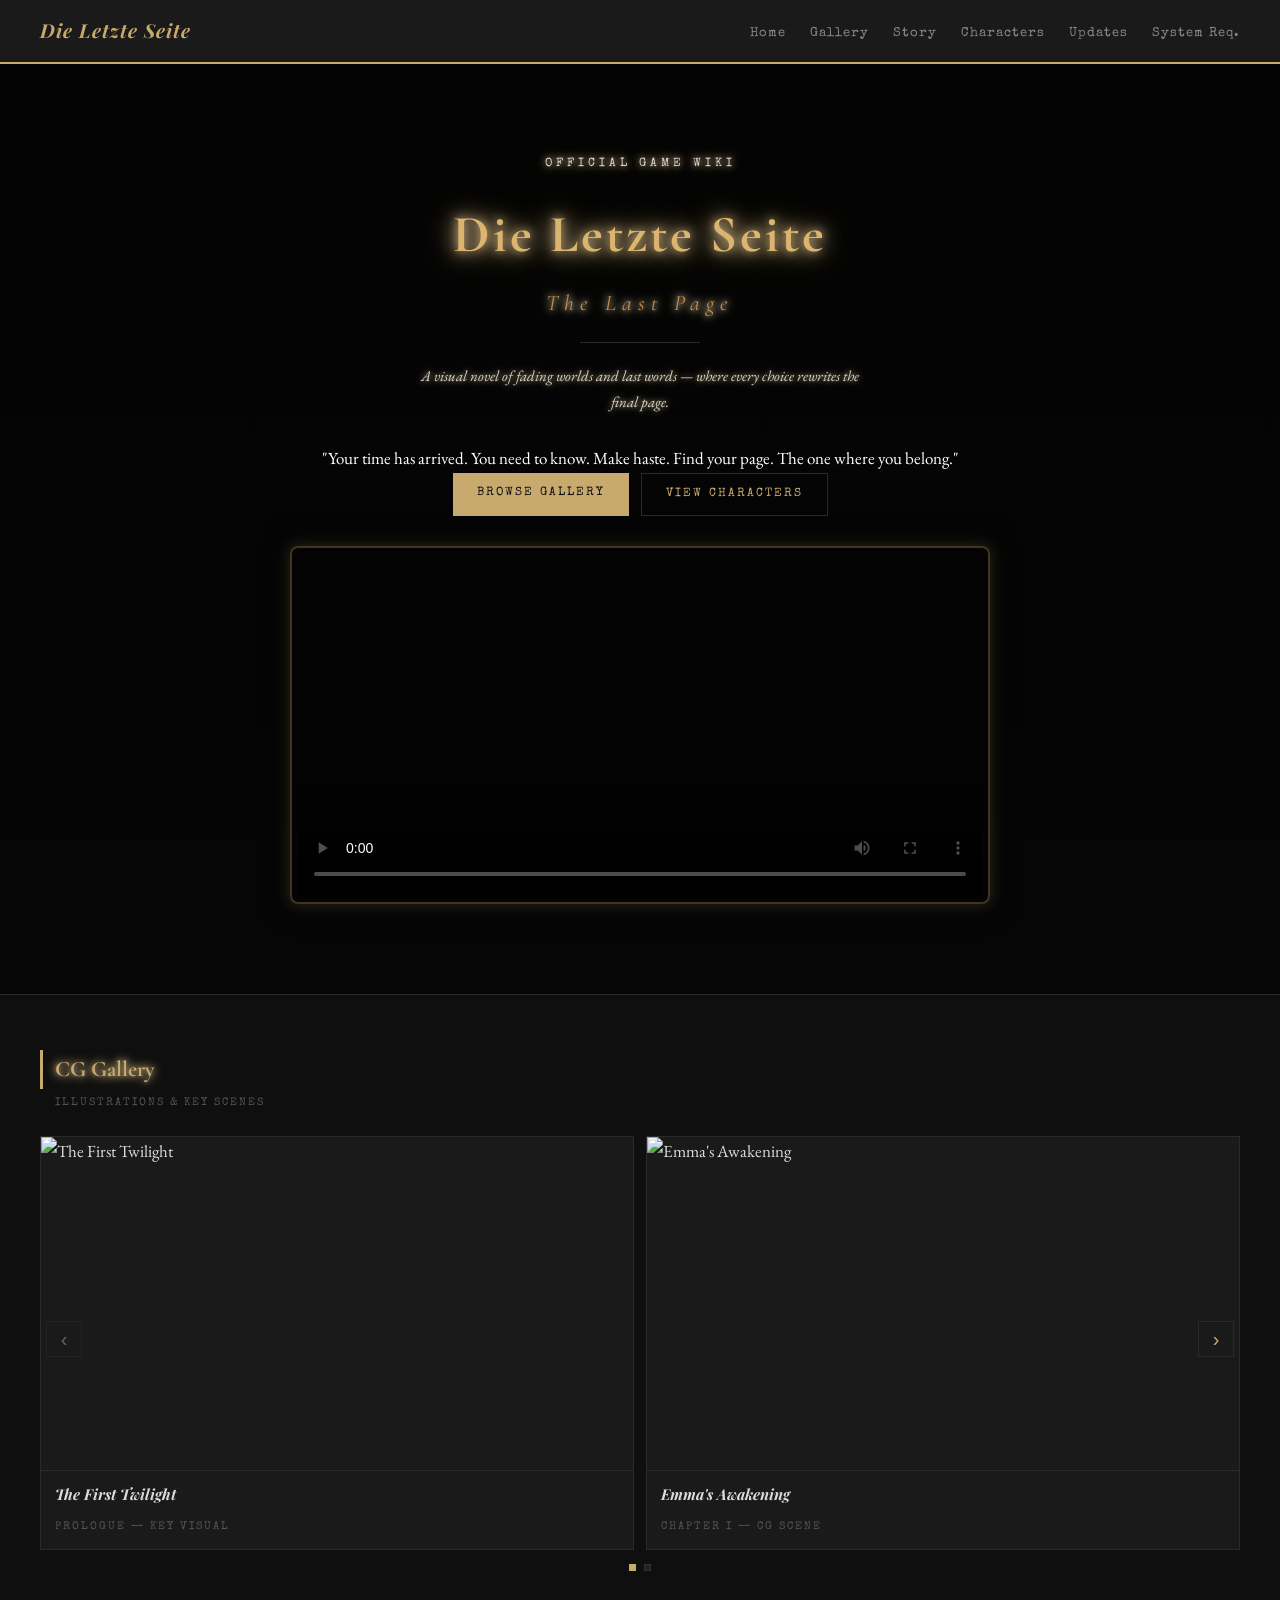
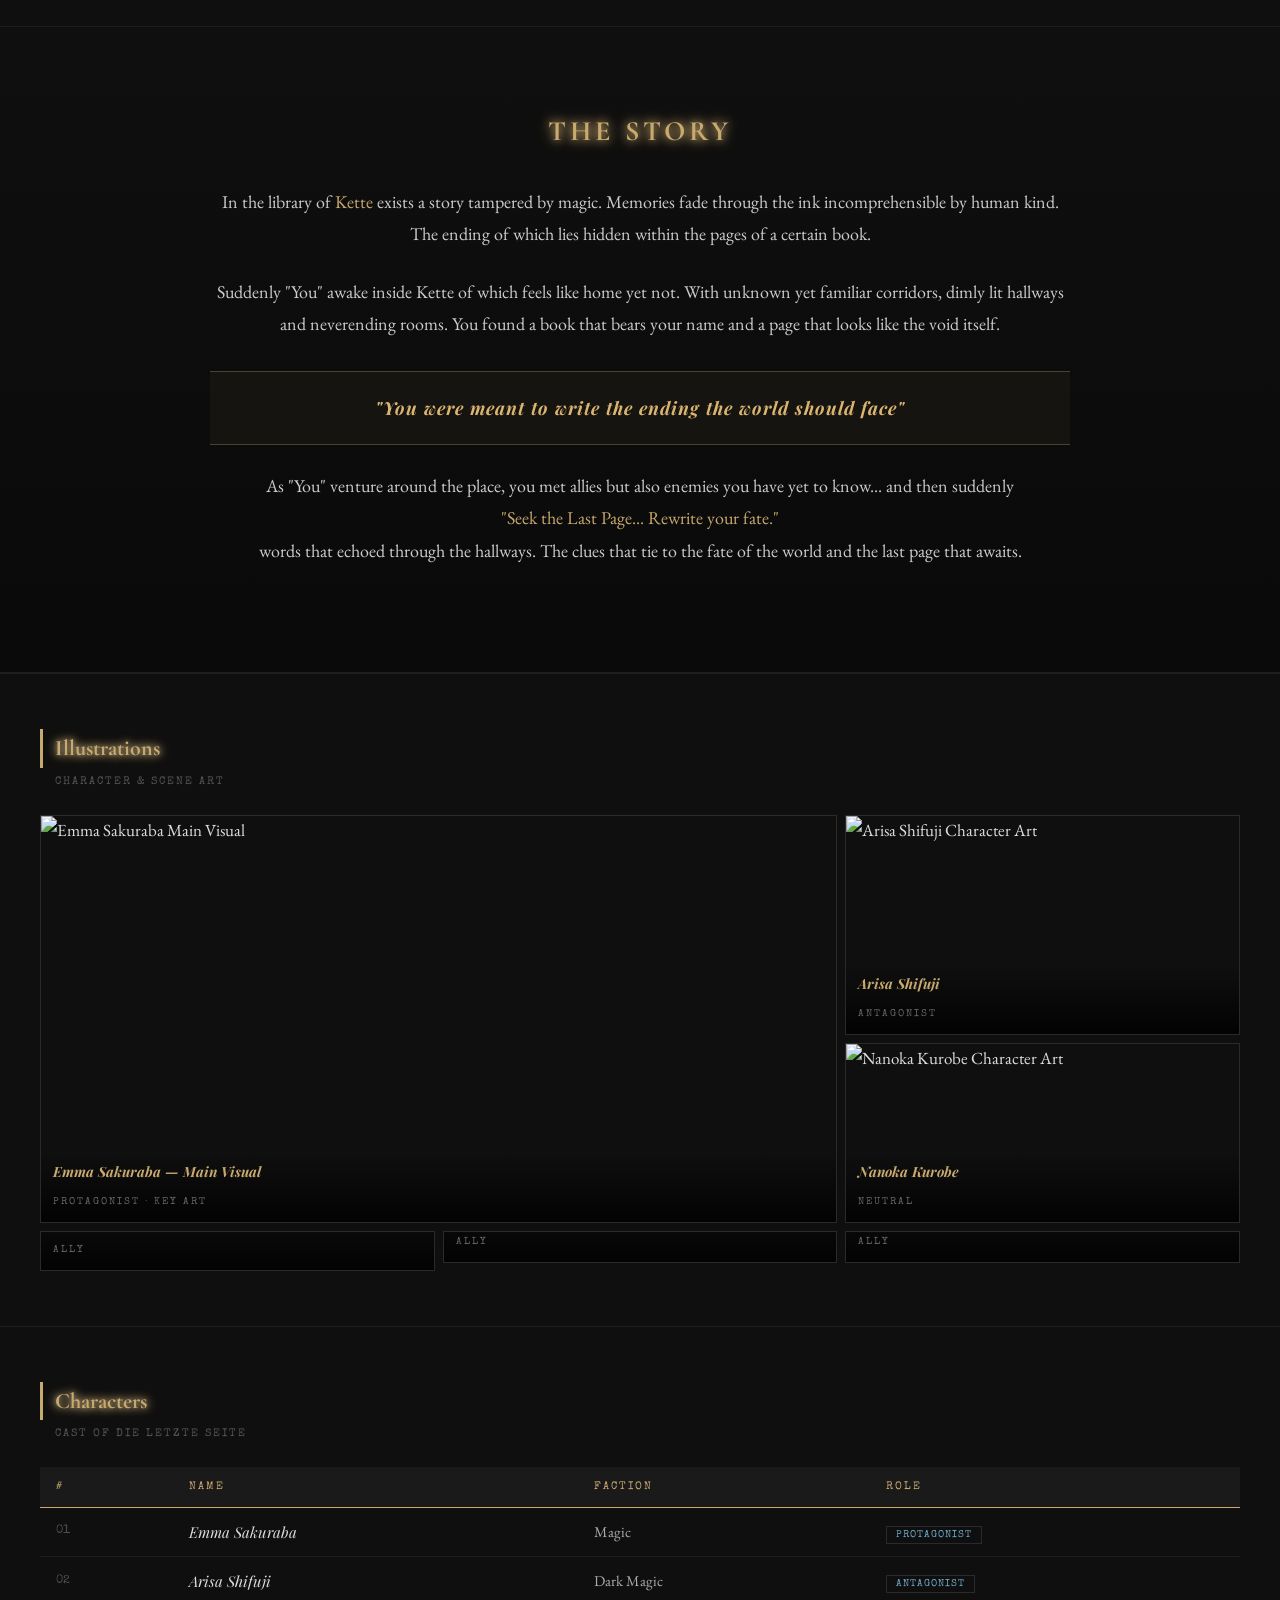
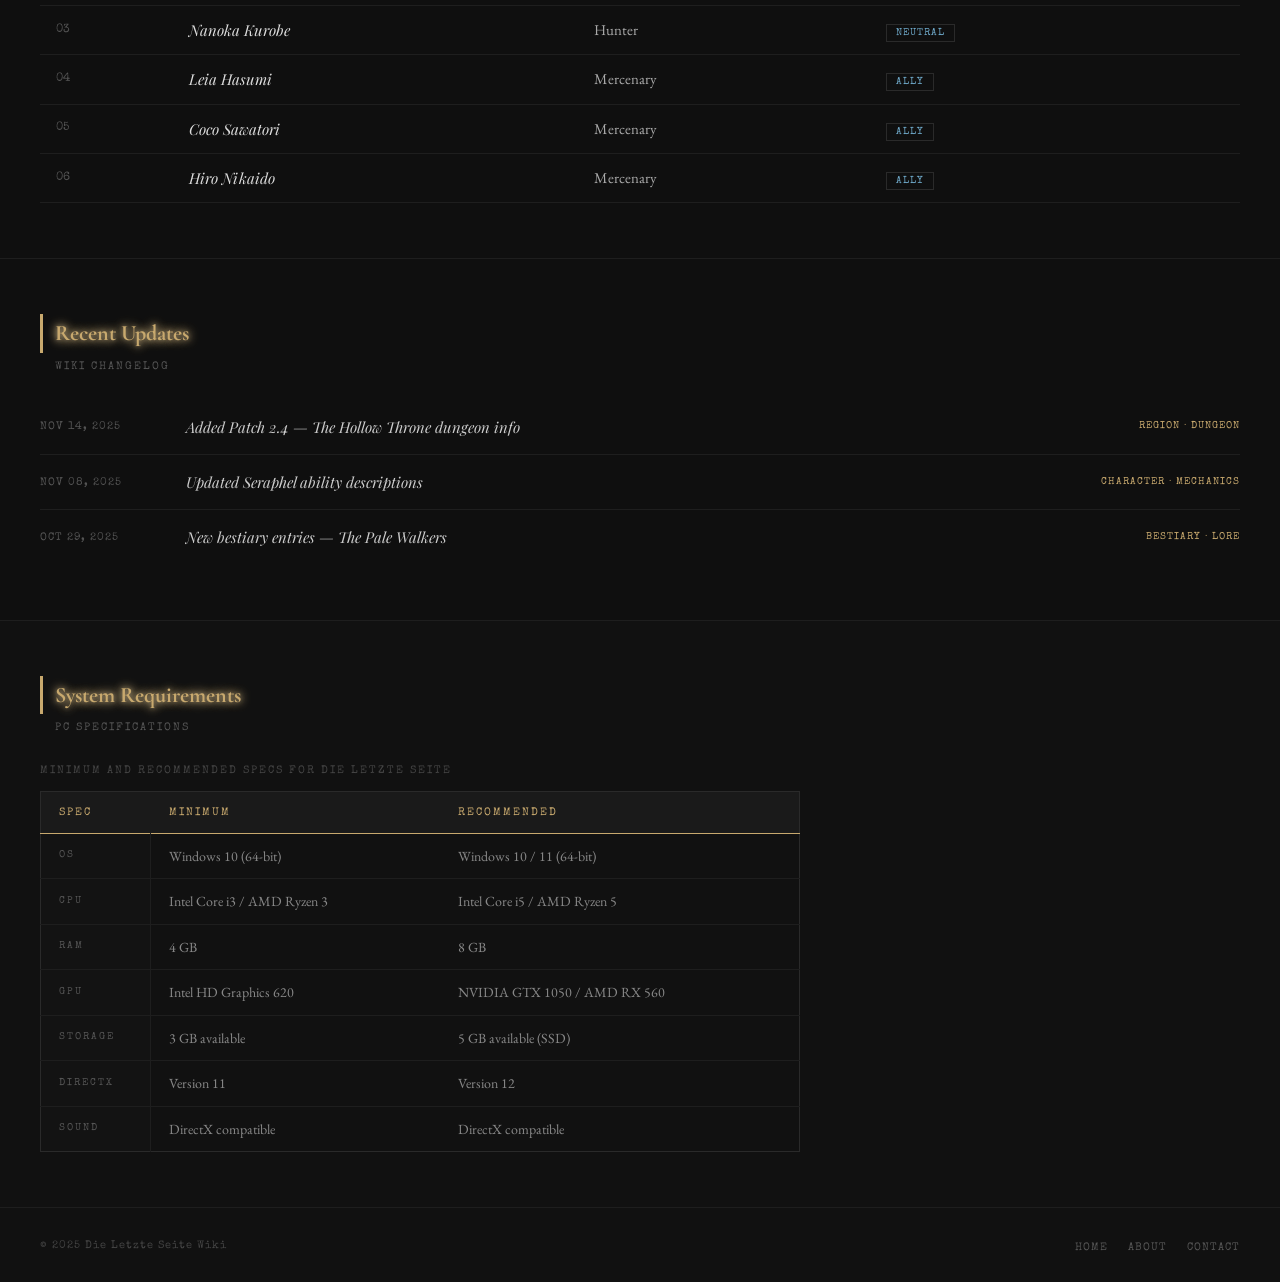
==== index.html @ 369fa28b "Added the files" ====
<!DOCTYPE html>
<html lang="en">
<head>
  <meta charset="UTF-8" />
  <meta name="viewport" content="width=device-width, initial-scale=1.0" />
  <meta name="description" content="Official wiki for Die Letzte Seite — a visual novel game." />
  <title>Die Letzte Seite — Wiki</title>
  <!-- Google Fonts -->
  <link href="https://fonts.googleapis.com/css2?family=Playfair+Display:ital,wght@0,700;0,900;1,400&family=EB+Garamond:ital,wght@0,400;1,400&family=Special+Elite&display=swap" rel="stylesheet" />
  <link href="https://fonts.googleapis.com/css2?family=Cormorant+Garamond:wght@400;700;900&display=swap" rel="stylesheet">
  <!-- External CSS -->
  <link rel="stylesheet" href="style.css">
</head>
<body>

  <nav class="navbar">
    <h1>Die Letzte Seite</h1>
    <ul>
      <li><a href="#">Home</a></li>
      <li><a href="#gallery">Gallery</a></li>
      <li><a href="#story">Story</a></li>
      <li><a href="#characters">Characters</a></li>
      <li><a href="#updates">Updates</a></li>
      <li><a href="#system">System Req.</a></li>
    </ul>
  </nav>

  <header class="hero" id="home">
    <p class="eyebrow fade">Official Game Wiki</p>
    <h2 class="fade">
      Die Letzte Seite
      <em>The Last Page</em>
    </h2>
    <hr class="fade" />
    <p class="desc fade">
      A visual novel of fading worlds and last words &mdash; where every choice rewrites the final page.
    </p>
    <p class="fade">
      "Your time has arrived. You need to know. Make haste. Find your page. The one where you belong."
    </p>
    
    <div class="hero-btns fade">
      <a class="btn-fill" href="#gallery">Browse Gallery</a>
      <a class="btn-outline" href="#characters">View Characters</a>
    </div>

    <div class="hero-video-container fade">
      <video controls poster="assets/images/intro.png">
        <source src="assets/video/teaser.mp4" type="video/mp4">
        Your browser does not support the video tag.
      </video>
    </div>

  </header>

  <section class="section fade" id="gallery">
    <h2 class="section-title">CG Gallery</h2>
    <p class="section-sub">Illustrations &amp; Key Scenes</p>

    <div class="carousel-outer">
      <button class="carousel-btn btn-prev" onclick="moveSlide(-1)">&#8249;</button>
      <div class="carousel-clip">
        <div class="carousel-track" id="ctrack">
          <div class="carousel-slide">
            <img src="assets/images/intro.png" class="fade" alt="The First Twilight" style="width:100%; aspect-ratio:16/9; object-fit:cover; display:block;" />
            <div class="slide-caption">
              <strong>The First Twilight</strong>
              <span>Prologue &mdash; Key Visual</span>
            </div>
          </div>
          <div class="carousel-slide">
            <img src="assets/images/scene2.png" alt="Emma's Awakening" style="width:100%; aspect-ratio:16/9; object-fit:cover; display:block;" />
            <div class="slide-caption">
              <strong>Emma's Awakening</strong>
              <span>Chapter I &mdash; CG Scene</span>
            </div>
          </div>
          <div class="carousel-slide">
            <img src="assets/images/trial.png" alt="The Trial of the Witches" style="width:100%; aspect-ratio:16/9; object-fit:cover; display:block;" />
            <div class="slide-caption">
              <strong>The Trial of the Witches</strong>
              <span>Chapter II &mdash; Event CG</span>
            </div>
          </div>
        </div>
      </div>
      <button class="carousel-btn btn-next" onclick="moveSlide(1)">&#8250;</button>
    </div>

    <div class="carousel-dots" id="cdots"></div>
  </section>

  <section class="section" id="story">
    <div class="story-container">
      <h2 class="section-title">THE STORY</h2>
      <div class="story-block fade">
        <p>
          In the library of <strong>Kette</strong> exists a story tampered by magic.
          Memories fade through the ink incomprehensible by human kind.
          The ending of which lies hidden within the pages of a certain book.
        </p>
        <p>
          Suddenly "You" awake inside Kette of which feels like home yet not.
          With unknown yet familiar corridors, dimly lit hallways and neverending rooms.
          You found a book that bears your name and a page that looks like the void itself.
        </p>
        <p class="story-highlight">
          "You were meant to write the ending the world should face"
        </p>
        <p>
          As "You" venture around the place, you met allies but also enemies you have yet to know... and then suddenly<br>
          <strong>"Seek the Last Page... Rewrite your fate."</strong><br> words that echoed through the hallways.
          The clues that tie to the fate of the world and the last page that awaits.
        </p>
      </div>
    </div>
  </section>

  <section class="section">
    <h2 class="section-title">Illustrations</h2>
    <p class="section-sub">Character &amp; Scene Art</p>

    <div class="bento">
      <div class="bento-cell featured">
        <img src="assets/images/sakuraba.png" alt="Emma Sakuraba Main Visual" class="fade" style="width:100%; height:100%; object-fit:cover;" />
        <div class="bento-tag">
          <strong>Emma Sakuraba &mdash; Main Visual</strong>
          <span>Protagonist &middot; Key Art</span>
        </div>
      </div>
      <div class="bento-cell">
        <img src="assets/images/arisa.png" alt="Arisa Shifuji Character Art" class="fade" style="width:100%; height:100%; object-fit:cover;" />
        <div class="bento-tag">
          <strong>Arisa Shifuji</strong>
          <span>Antagonist</span>
        </div>
      </div>
      <div class="bento-cell">
        <img src="assets/images/nanoka.png" alt="Nanoka Kurobe Character Art" class="fade" style="width:100%; height:100%; object-fit:cover;" />
        <div class="bento-tag">
          <strong>Nanoka Kurobe</strong>
          <span>Neutral</span>
        </div>
      </div>
      <div class="bento-cell tall">
        <img src="assets/images/leia.png" alt="Leia Hasumi Character Art" class="fade" style="width:100%; height:100%; object-fit:cover;" />
        <div class="bento-tag">
          <strong>Leia Hasumi</strong>
          <span>Ally</span>
        </div>
      </div>
      <div class="bento-cell">
        <img src="assets/images/coco.png" alt="Coco Sawatori Character Art" class="fade" style="width:100%; height:100%; object-fit:cover;" />
        <div class="bento-tag">
          <strong>Coco Sawatori</strong>
          <span>Ally</span>
        </div>
      </div>
      <div class="bento-cell">
        <img src="assets/images/hiro.png" alt="Hiro Nikaido Character Art" class="fade" style="width:100%; height:100%; object-fit:cover;" />
        <div class="bento-tag">
          <strong>Hiro Nikaido</strong>
          <span>Ally</span>
        </div>
      </div>
    </div>
  </section>

  <section class="section" id="characters">
    <h2 class="section-title">Characters</h2>
    <p class="section-sub">Cast of Die Letzte Seite</p>

    <table class="char-table fade">
      <thead>
        <tr>
          <th>#</th>
          <th>Name</th>
          <th>Faction</th>
          <th>Role</th>
        </tr>
      </thead>
      <tbody>
        <tr>
          <td>01</td>
          <td>Emma Sakuraba</td>
          <td>Magic</td>
          <td><span class="role-badge">Protagonist</span></td>
        </tr>
        <tr>
          <td>02</td>
          <td>Arisa Shifuji</td>
          <td>Dark Magic</td>
          <td><span class="role-badge">Antagonist</span></td>
        </tr>
        <tr>
          <td>03</td>
          <td>Nanoka Kurobe</td>
          <td>Hunter</td>
          <td><span class="role-badge">Neutral</span></td>
        </tr>
        <tr>
          <td>04</td>
          <td>Leia Hasumi</td>
          <td>Mercenary</td>
          <td><span class="role-badge">Ally</span></td>
        </tr>
        <tr>
          <td>05</td>
          <td>Coco Sawatori</td>
          <td>Mercenary</td>
          <td><span class="role-badge">Ally</span></td>
        </tr>
        <tr>
          <td>06</td>
          <td>Hiro Nikaido</td>
          <td>Mercenary</td>
          <td><span class="role-badge">Ally</span></td>
        </tr>
      </tbody>
    </table>
  </section>

  <section class="section" id="updates">
    <h2 class="section-title">Recent Updates</h2>
    <p class="section-sub">Wiki Changelog</p>

    <div class="updates-list fade">
      <div class="update-row">
        <span class="upd-date">Nov 14, 2025</span>
        <span class="upd-title">Added Patch 2.4 &mdash; The Hollow Throne dungeon info</span>
        <span class="upd-tag">Region &middot; Dungeon</span>
      </div>
      <div class="update-row">
        <span class="upd-date">Nov 08, 2025</span>
        <span class="upd-title">Updated Seraphel ability descriptions</span>
        <span class="upd-tag">Character &middot; Mechanics</span>
      </div>
      <div class="update-row">
        <span class="upd-date">Oct 29, 2025</span>
        <span class="upd-title">New bestiary entries &mdash; The Pale Walkers</span>
        <span class="upd-tag">Bestiary &middot; Lore</span>
      </div>
    </div>
  </section>

  <section class="section req-section" id="system">
    <h2 class="section-title">System Requirements</h2>
    <p class="section-sub">PC Specifications</p>

    <table class="req-table">
      <caption>Minimum and Recommended Specs for Die Letzte Seite</caption>
      <thead>
        <tr>
          <th>Spec</th>
          <th>Minimum</th>
          <th>Recommended</th>
        </tr>
      </thead>
      <tbody>
        <tr>
          <td>OS</td>
          <td>Windows 10 (64-bit)</td>
          <td>Windows 10 / 11 (64-bit)</td>
        </tr>
        <tr>
          <td>CPU</td>
          <td>Intel Core i3 / AMD Ryzen 3</td>
          <td>Intel Core i5 / AMD Ryzen 5</td>
        </tr>
        <tr>
          <td>RAM</td>
          <td>4 GB</td>
          <td>8 GB</td>
        </tr>
        <tr>
          <td>GPU</td>
          <td>Intel HD Graphics 620</td>
          <td>NVIDIA GTX 1050 / AMD RX 560</td>
        </tr>
        <tr>
          <td>Storage</td>
          <td>3 GB available</td>
          <td>5 GB available (SSD)</td>
        </tr>
        <tr>
          <td>DirectX</td>
          <td>Version 11</td>
          <td>Version 12</td>
        </tr>
        <tr>
          <td>Sound</td>
          <td>DirectX compatible</td>
          <td>DirectX compatible</td>
        </tr>
      </tbody>
    </table>
  </section>

  <footer>
    <p>&copy; 2025 Die Letzte Seite Wiki</p>
    <ul>
      <li><a href="#">Home</a></li>
      <li><a href="#">About</a></li>
      <li><a href="mailto:jezekielbolofer09@gmail.com?subject=Die%20Letzte%20Seite%20Wiki%20Inquiry" target="_blank">Contact</a></li>
    </ul>
  </footer>

  <!-- External JavaScript -->
  <script src="script.js"></script>
</body>
</html>
---- style.css ----
* { margin: 0; padding: 0; box-sizing: border-box; }
html { scroll-behavior: smooth; }

.fade {
  opacity: 0;
  transform: translateY(35px);
  transition: opacity 0.9s ease, transform 0.9s ease;
}

.fade.show {
  opacity: 1;
  transform: translateY(0);
}

body {
  background-color: #0f0f0f;
  color: #ddd;
  font-family: 'EB Garamond', Georgia, serif;
  font-size: 17px;
  line-height: 1.75;
}

.navbar {
  background-color: #1a1a1a;
  padding: 14px 40px;
  display: flex;
  align-items: center;
  justify-content: space-between;
  border-bottom: 2px solid #c8a96e;
  position: sticky;
  top: 0;
  z-index: 50;
}
.navbar h1 {
  font-family: 'Playfair Display', serif;
  font-style: italic;
  font-size: 1.2rem;
  color: #c8a96e;
  letter-spacing: 1px;
}
.navbar ul { list-style: none; display: flex; gap: 24px; }
.navbar ul li a {
  font-family: 'Special Elite', monospace;
  color: #888;
  text-decoration: none;
  font-size: 13px;
  letter-spacing: 1px;
  transition: color 0.2s;
}
.navbar ul li a:hover { color: #c8a96e; }

.hero { 
  text-align: center;
  padding: 90px 20px 70px;
  background: url('assets/images/sakurabg.jpg') center center / cover no-repeat;
  background-attachment: fixed;
  border-bottom: 1px solid #2a2a2a;
  font-family: 'EB Garamond', serif;
  color: #fff; 
  position: relative;
}
.hero::before {
  content: '';
  position: absolute;
  top: 0; left: 0; right: 0; bottom: 0;
  background: linear-gradient(to bottom, rgba(0,0,0,0.8), rgba(0,0,0,0.6));
  z-index: 0;
}
.hero * {
  position: relative;
  z-index: 1;
}
.hero p.eyebrow {
  font-family: 'Special Elite', monospace;
  font-size: 12px;
  letter-spacing: 4px;
  text-transform: uppercase;
  color: #d5d5d5;
  margin-bottom: 14px;
  text-shadow: 0 0 6px #caaf7d, 0 0 12px #caaf7d;
}
.hero h2 {
  font-family: 'Cormorant Garamond', serif;
  font-weight: 900;
  font-size: 52px;
  color: #dbb56f;
  letter-spacing: 3px;
  margin-bottom: 4px;
  text-shadow: 0 0 10px #caaf7d, 0 0 20px #caaf7d, 0 0 30px #caaf7d;
}
.hero h2 em {
  display: block;
  font-size: 22px;
  font-weight: 400;
  color: #c28f48;
  letter-spacing: 6px;
  margin-top: 4px;
  text-shadow: 0 0 6px #e8d8b1, 0 0 12px #e8d8b1;
}
.hero hr {
  border: none;
  border-top: 1px solid #2a2a2a;
  width: 120px;
  margin: 20px auto;
  text-shadow: 0 0 6px #f5d78e, 0 0 12px #f5d78e;
}
.hero p.desc {
  font-style: italic;
  color: #d5d5d5;
  font-size: 15px;
  max-width: 460px;
  margin: 0 auto 28px;
  text-shadow: 0 0 6px #e7c484;
}
.hero-btns { display: flex; gap: 12px; justify-content: center; }
.btn-fill {
  font-family: 'Special Elite', monospace;
  font-size: 12px;
  letter-spacing: 2px;
  text-transform: uppercase;
  text-decoration: none;
  padding: 10px 24px;
  background: #c8a96e;
  color: #111;
  border: none;
  cursor: pointer;
  transition: background 0.2s;
}
.btn-fill:hover { background: #d4b483; }
.btn-outline {
  font-family: 'Special Elite', monospace;
  font-size: 12px;
  letter-spacing: 2px;
  text-transform: uppercase;
  text-decoration: none;
  padding: 10px 24px;
  background: transparent;
  color: #c8a96e;
  border: 1px solid #2a2a2a;
  cursor: pointer;
  transition: border-color 0.2s;
}
.btn-outline:hover { border-color: #c8a96e; }

.section { padding: 55px 40px; }
.section + .section { border-top: 1px solid #1e1e1e; }
.section-title {
  font-family: 'Cormorant Garamond', serif;
  font-size: 22px;
  color: #c8a96e;
  margin-bottom: 4px;
  padding-left: 12px;
  border-left: 3px solid #c8a96e;
  text-shadow: 0 0 4px #8a7a5e, 0 0 8px #8a7a5e, 0 0 12px #f5d78e;
}
.section-sub {
  font-family: 'Special Elite', monospace;
  font-size: 11px;
  letter-spacing: 2px;
  text-transform: uppercase;
  color: #555;
  padding-left: 15px;
  margin-bottom: 24px;
}

/* Video Section */
.video-container {
  max-width: 800px;
  margin: 0 auto;
  border: 1px solid #2a2a2a;
  padding: 8px;
  background: #1a1a1a;
}
.video-container video {
  width: 100%;
  height: auto;
  display: block;
}

.carousel-outer { position: relative; overflow: hidden; }
.carousel-clip { overflow: hidden; }
.carousel-track {
  display: flex;
  gap: 12px;
  transition: transform 0.4s ease;
}
.carousel-slide {
  min-width: calc(50% - 6px);
  flex-shrink: 0;
  background: #1a1a1a;
  border: 1px solid #2a2a2a;
  overflow: hidden;
}
.slide-thumb {
  width: 100%;
  aspect-ratio: 16 / 9;
  display: flex;
  align-items: center;
  justify-content: center;
  font-family: 'Special Elite', monospace;
  font-size: 11px;
  letter-spacing: 3px;
  text-transform: uppercase;
  color: #333;
}
.slide-caption {
  padding: 10px 14px;
  border-top: 1px solid #2a2a2a;
}
.slide-caption strong {
  display: block;
  font-family: 'Playfair Display', serif;
  font-style: italic;
  font-size: 15px;
  color: #ddd;
  margin-bottom: 2px;
}
.slide-caption span {
  font-family: 'Special Elite', monospace;
  font-size: 11px;
  letter-spacing: 2px;
  color: #555;
  text-transform: uppercase;
}

.carousel-btn {
  position: absolute;
  top: calc(50% - 22px);
  width: 36px; height: 36px;
  background: #1a1a1a;
  border: 1px solid #2a2a2a;
  color: #c8a96e;
  font-size: 20px;
  display: flex; align-items: center; justify-content: center;
  cursor: pointer;
  z-index: 5;
  transition: background 0.2s, color 0.2s;
  user-select: none;
}
.carousel-btn:hover { background: #c8a96e; color: #111; }
.btn-prev { left: 6px; }
.btn-next { right: 6px; }

.carousel-dots {
  display: flex;
  justify-content: center;
  gap: 8px;
  margin-top: 14px;
}
.cdot {
  width: 7px; height: 7px;
  background: #222;
  border: 1px solid #333;
  cursor: pointer;
  transition: background 0.2s;
}
.cdot.active { background: #c8a96e; border-color: #c8a96e; }

.story-block {
  margin-top: 34px;
  max-width: 780px;
  color: #aaa;
}

.story-block p {
  margin-bottom: 14px;
}

.story-highlight {
  font-family: 'Playfair Display', serif;
  font-style: italic;
  color: #c8a96e;
  border-left: 2px solid #c8a96e;
  padding-left: 12px;
  margin: 16px 0
}

.bento {
  display: grid;
  grid-template-columns: repeat(3, 1fr);
  grid-template-rows: 220px 180px;
  gap: 8px;
}
.bento-cell {
  position: relative;
  overflow: hidden;
  border: 1px solid #2a2a2a;
  cursor: pointer;
  transition: border-color 0.25s;
}
.bento-cell:hover { border-color: #c8a96e; }
.bento-cell.featured { grid-column: span 2; grid-row: span 2; }
.bento-cell.tall { grid-row: span 2; }

.bento-fill {
  width: 100%; height: 100%;
  display: flex; align-items: center; justify-content: center;
  font-family: 'Special Elite', monospace;
  font-size: 11px;
  letter-spacing: 3px;
  color: #2a2a2a;
  text-transform: uppercase;
}

.bento-tag {
  position: absolute; bottom: 0; left: 0; right: 0;
  padding: 8px 12px;
  background: linear-gradient(to top, rgba(0,0,0,0.85), transparent);
}
.bento-tag strong {
  display: block;
  font-family: 'Playfair Display', serif;
  font-style: italic;
  font-size: 14px;
  color: #c8a96e;
}
.bento-tag span {
  font-family: 'Special Elite', monospace;
  font-size: 10px;
  letter-spacing: 2px;
  text-transform: uppercase;
  color: #666;
}

table.char-table {
  width: 100%;
  border-collapse: collapse;
}
table.char-table thead tr {
  background: #1a1a1a;
  border-bottom: 1px solid #c8a96e;
}
table.char-table th {
  font-family: 'Special Elite', monospace;
  font-size: 11px;
  letter-spacing: 2px;
  text-transform: uppercase;
  color: #c8a96e;
  padding: 10px 16px;
  text-align: left;
  font-weight: normal;
}
table.char-table tbody tr { border-bottom: 1px solid #1e1e1e; transition: background 0.15s; }
table.char-table tbody tr:hover { background: #1a1a1a; }
table.char-table td { padding: 11px 16px; font-size: 15px; color: #aaa; }
table.char-table td:first-child {
  font-family: 'Special Elite', monospace;
  font-size: 12px;
  color: #555;
}
table.char-table td:nth-child(2) {
  font-family: 'Playfair Display', serif;
  font-style: italic;
  color: #ddd;
}
.role-badge {
  font-family: 'Special Elite', monospace;
  font-size: 10px;
  letter-spacing: 1px;
  text-transform: uppercase;
  padding: 3px 9px;
  border: 1px solid #2a2a2a;
  color: #6ea8c8;
}

.updates-list { display: flex; flex-direction: column; }
.update-row {
  display: grid;
  grid-template-columns: 130px 1fr auto;
  align-items: center;
  gap: 16px;
  padding: 14px 0;
  border-bottom: 1px solid #1e1e1e;
}
.update-row:last-child { border-bottom: none; }
.upd-date {
  font-family: 'Special Elite', monospace;
  font-size: 11px;
  letter-spacing: 1px;
  color: #555;
  text-transform: uppercase;
}
.upd-title {
  font-family: 'Playfair Display', serif;
  font-style: italic;
  font-size: 15px;
  color: #ccc;
}
.upd-tag {
  font-family: 'Special Elite', monospace;
  font-size: 10px;
  letter-spacing: 1px;
  text-transform: uppercase;
  color: #c8a96e;
  white-space: nowrap;
}

.req-section { background: #111; border-top: 1px solid #1e1e1e; }

table.req-table {
  width: 100%;
  max-width: 760px;
  border-collapse: collapse;
  border: 1px solid #2a2a2a;
}
table.req-table caption {
  font-family: 'Special Elite', monospace;
  font-size: 11px;
  letter-spacing: 2px;
  text-transform: uppercase;
  color: #444;
  text-align: left;
  padding-bottom: 10px;
}
table.req-table thead tr {
  background: #1a1a1a;
  border-bottom: 1px solid #c8a96e;
}
table.req-table th {
  font-family: 'Special Elite', monospace;
  font-size: 11px;
  letter-spacing: 2px;
  text-transform: uppercase;
  color: #c8a96e;
  padding: 11px 18px;
  text-align: left;
  font-weight: normal;
}
table.req-table tbody tr { border-bottom: 1px solid #1e1e1e; }
table.req-table tbody tr:last-child { border-bottom: none; }
table.req-table tbody tr:hover { background: #161616; }
table.req-table td {
  padding: 10px 18px;
  font-size: 14px;
  color: #888;
  vertical-align: middle;
}
table.req-table td:first-child {
  font-family: 'Special Elite', monospace;
  font-size: 10px;
  letter-spacing: 2px;
  text-transform: uppercase;
  color: #555;
  background: #131313;
  border-right: 1px solid #1e1e1e;
  width: 110px;
}

footer {
  background: #111;
  border-top: 1px solid #1e1e1e;
  padding: 22px 40px;
  display: flex;
  align-items: center;
  justify-content: space-between;
  flex-wrap: wrap;
  gap: 12px;
}
footer p {
  font-family: 'Special Elite', monospace;
  font-size: 11px;
  color: #444;
  letter-spacing: 1px;
}
footer ul { list-style: none; display: flex; gap: 20px; }
footer ul li a {
  font-family: 'Special Elite', monospace;
  font-size: 11px;
  letter-spacing: 1px;
  text-transform: uppercase;
  color: #555;
  text-decoration: none;
  transition: color 0.2s;
}
footer ul li a:hover { color: #c8a96e; }

/* Story section - full width and centered */
#story {
  background: linear-gradient(to bottom, #0f0f0f, #0a0a0a);
  padding: 80px 20px;
  width: 100vw;
  position: relative;
  left: 50%;
  right: 50%;
  margin-left: -50vw;
  margin-right: -50vw;
  border-top: 1px solid #1e1e1e;
  border-bottom: 1px solid #1e1e1e;
}

#story .story-container {
  max-width: 900px;
  margin: 0 auto;
  padding: 0 20px;
}

#story .section-title {
  text-align: center;
  border-left: none;
  padding-left: 0;
  margin-bottom: 30px;
  font-size: 28px;
  letter-spacing: 4px;
  text-shadow: 0 0 8px #c8a96e, 0 0 15px #c8a96e;
}

#story .story-block {
  margin-top: 0;
  max-width: 100%;
  text-align: center;
  color: #ccc;
}

#story .story-block p {
  margin-bottom: 25px;
  font-size: 18px;
  line-height: 1.8;
  text-align: center;
}

#story .story-highlight {
  font-size: 24px;
  border-left: none;
  padding: 20px 40px;
  margin: 30px 0;
  text-align: center;
  background: rgba(200, 169, 110, 0.05);
  border-top: 1px solid rgba(200, 169, 110, 0.3);
  border-bottom: 1px solid rgba(200, 169, 110, 0.3);
  color: #dbb56f;
  font-weight: 700;
  letter-spacing: 1px;
}

#story .story-block strong {
  color: #c8a96e;
  font-weight: normal;
}

/* Hero Video Container */
.hero-video-container {
  max-width: 700px;
  margin: 30px auto 20px;
  border: 2px solid rgba(200, 169, 110, 0.3);
  padding: 6px;
  background: rgba(0, 0, 0, 0.4);
  backdrop-filter: blur(3px);
  border-radius: 8px;
  box-shadow: 0 0 30px rgba(0, 0, 0, 0.6), 0 0 15px rgba(200, 169, 110, 0.3);
  transition: all 0.3s ease;
}

.hero-video-container:hover {
  border-color: #c8a96e;
  box-shadow: 0 0 40px rgba(0, 0, 0, 0.8), 0 0 25px rgba(200, 169, 110, 0.5);
  transform: translateY(-2px);
}

.hero-video-container video {
  width: 100%;
  height: auto;
  display: block;
  border-radius: 4px;
}

/* Responsive Design */
@media (max-width: 1024px) {
  .section {
    padding: 45px 30px;
  }
  
  .bento {
    grid-template-rows: 180px 150px;
  }
  
  .hero h2 {
    font-size: 48px;
  }
}

@media (max-width: 768px) {
  /* Navbar */
  .navbar {
    padding: 12px 20px;
    flex-direction: column;
    gap: 10px;
  }
  
  .navbar h1 {
    font-size: 1.1rem;
  }
  
  .navbar ul {
    gap: 15px;
    flex-wrap: wrap;
    justify-content: center;
    width: 100%;
  }
  
  .navbar ul li a {
    font-size: 11px;
  }
  
  /* Hero */
  .hero {
    padding: 50px 15px 40px;
  }
  
  .hero h2 {
    font-size: 36px;
  }
  
  .hero h2 em {
    font-size: 16px;
    letter-spacing: 4px;
  }
  
  .hero p.desc {
    font-size: 14px;
    max-width: 100%;
    padding: 0 10px;
  }
  
  .hero-btns {
    flex-direction: column;
    gap: 10px;
    max-width: 250px;
    margin: 0 auto;
  }
  
  .btn-fill, .btn-outline {
    width: 100%;
    text-align: center;
    padding: 12px 20px;
  }
  
  .hero-video-container {
    max-width: 100%;
    margin: 20px auto 15px;
  }
  
  /* Sections */
  .section {
    padding: 40px 20px;
  }
  
  .section-title {
    font-size: 20px;
    padding-left: 8px;
  }
  
  .section-sub {
    font-size: 10px;
    padding-left: 11px;
    margin-bottom: 20px;
  }
  
  #story {
    padding: 60px 15px;
  }
  
  #story .story-block p {
    font-size: 16px;
  }
  
  #story .story-highlight {
    font-size: 20px;
    padding: 15px 20px;
  }
  
  /* Carousel */
  .carousel-slide {
    min-width: 100%;
  }
  
  .carousel-btn {
    width: 30px;
    height: 30px;
    font-size: 16px;
    top: calc(50% - 15px);
  }
  
  .slide-caption strong {
    font-size: 14px;
  }
  
  .slide-caption span {
    font-size: 10px;
  }
  
  /* Bento Grid */
  .bento {
    grid-template-columns: repeat(2, 1fr);
    grid-template-rows: auto;
    gap: 6px;
  }
  
  .bento-cell.featured {
    grid-column: span 2;
    grid-row: span 1;
    aspect-ratio: 16/9;
  }
  
  .bento-cell.tall {
    grid-row: span 1;
    aspect-ratio: 4/5;
  }
  
  .bento-tag strong {
    font-size: 12px;
  }
  
  .bento-tag span {
    font-size: 9px;
  }
  
  /* Tables */
  .char-table, .req-table {
    display: block;
    overflow-x: auto;
    white-space: nowrap;
  }
  
  .char-table td {
    padding: 8px 12px;
    font-size: 14px;
  }
  
  .role-badge {
    font-size: 9px;
    padding: 2px 6px;
  }
  
  .req-table td {
    padding: 8px 12px;
    font-size: 13px;
  }
  
  .req-table td:first-child {
    width: auto;
    font-size: 9px;
  }
  
  /* Updates */
  .update-row {
    grid-template-columns: 100px 1fr auto;
    gap: 10px;
    padding: 12px 0;
  }
  
  .upd-date {
    font-size: 10px;
  }
  
  .upd-title {
    font-size: 14px;
  }
  
  .upd-tag {
    font-size: 9px;
  }
  
  /* Footer */
  footer {
    padding: 20px;
    flex-direction: column;
    text-align: center;
    gap: 10px;
  }
  
  footer ul {
    gap: 15px;
  }
  
  footer ul li a {
    font-size: 10px;
  }
}

@media (max-width: 480px) {
  .navbar {
    padding: 10px;
  }
  
  .navbar ul {
    gap: 8px;
  }
  
  .navbar ul li a {
    font-size: 10px;
    padding: 4px 5px;
  }
  
  .hero h2 {
    font-size: 28px;
  }
  
  .hero h2 em {
    font-size: 14px;
    letter-spacing: 3px;
  }
  
  .hero p.eyebrow {
    font-size: 10px;
    letter-spacing: 3px;
  }
  
  .section-title {
    font-size: 18px;
  }
  
  .bento {
    grid-template-columns: 1fr;
  }
  
  .bento-cell.featured {
    grid-column: span 1;
  }
  
  .bento-cell.tall {
    aspect-ratio: 16/9;
  }
  
  .update-row {
    grid-template-columns: 1fr;
    gap: 5px;
    text-align: center;
  }
  
  .upd-date, .upd-title, .upd-tag {
    text-align: center;
  }
  
  .upd-tag {
    justify-self: center;
  }
  
  footer ul {
    flex-wrap: wrap;
    justify-content: center;
  }
}

@media (max-width: 900px) and (orientation: landscape) {
  .hero {
    padding: 40px 20px;
  }
  
  .hero-video-container {
    max-width: 500px;
  }
  
  .bento {
    grid-template-rows: 160px 140px;
  }
}
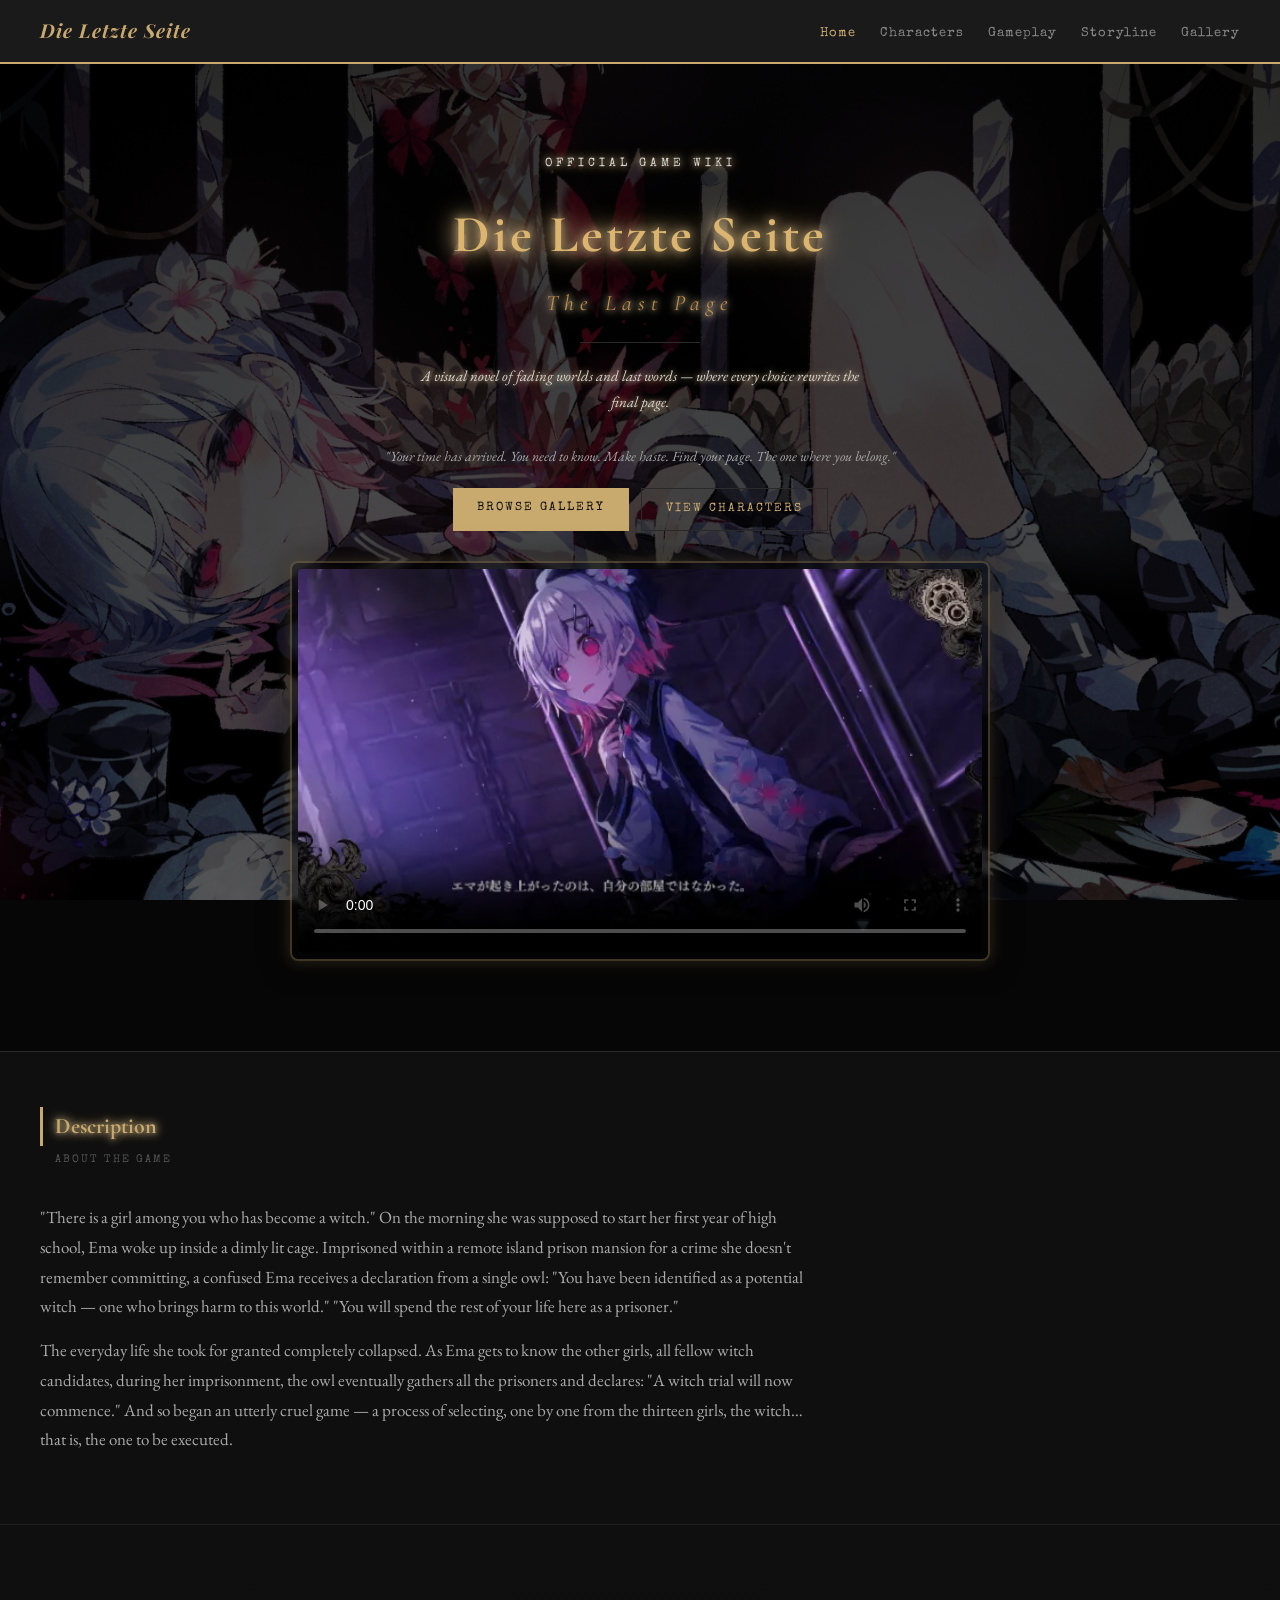
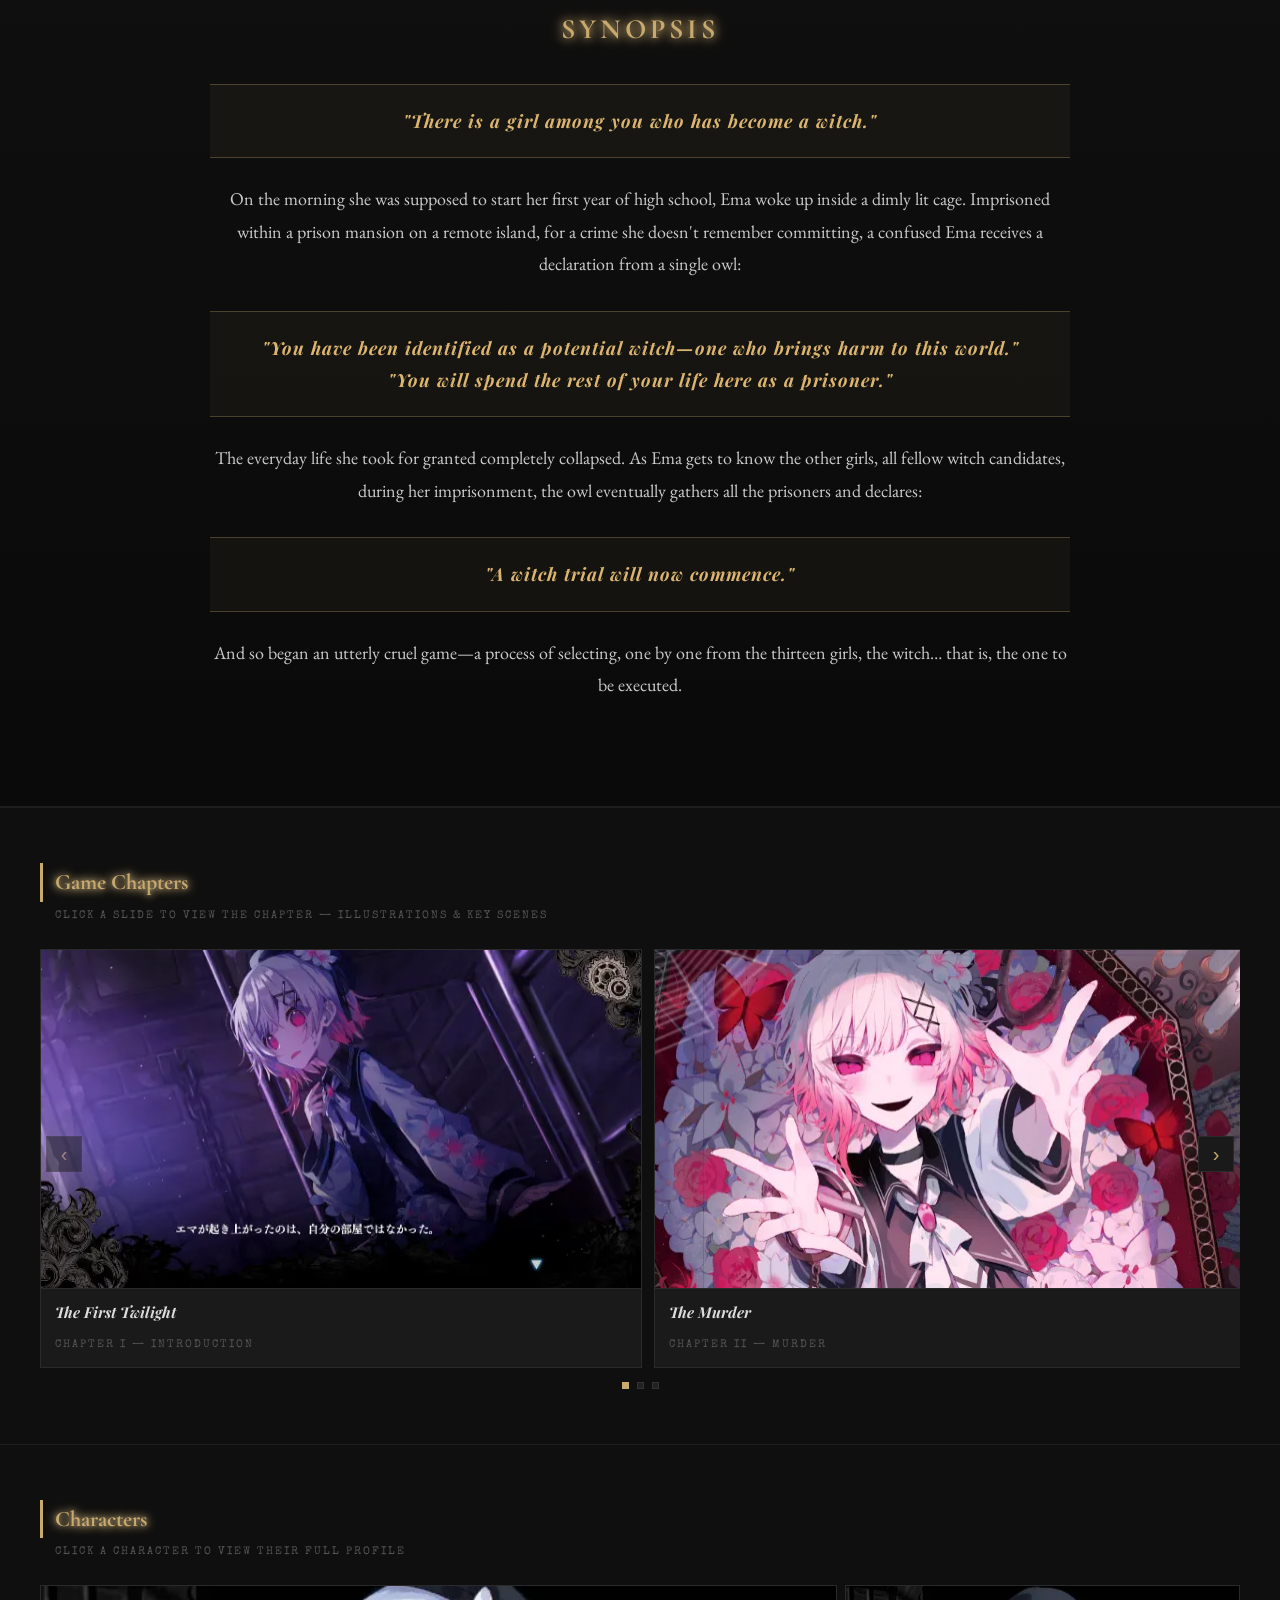
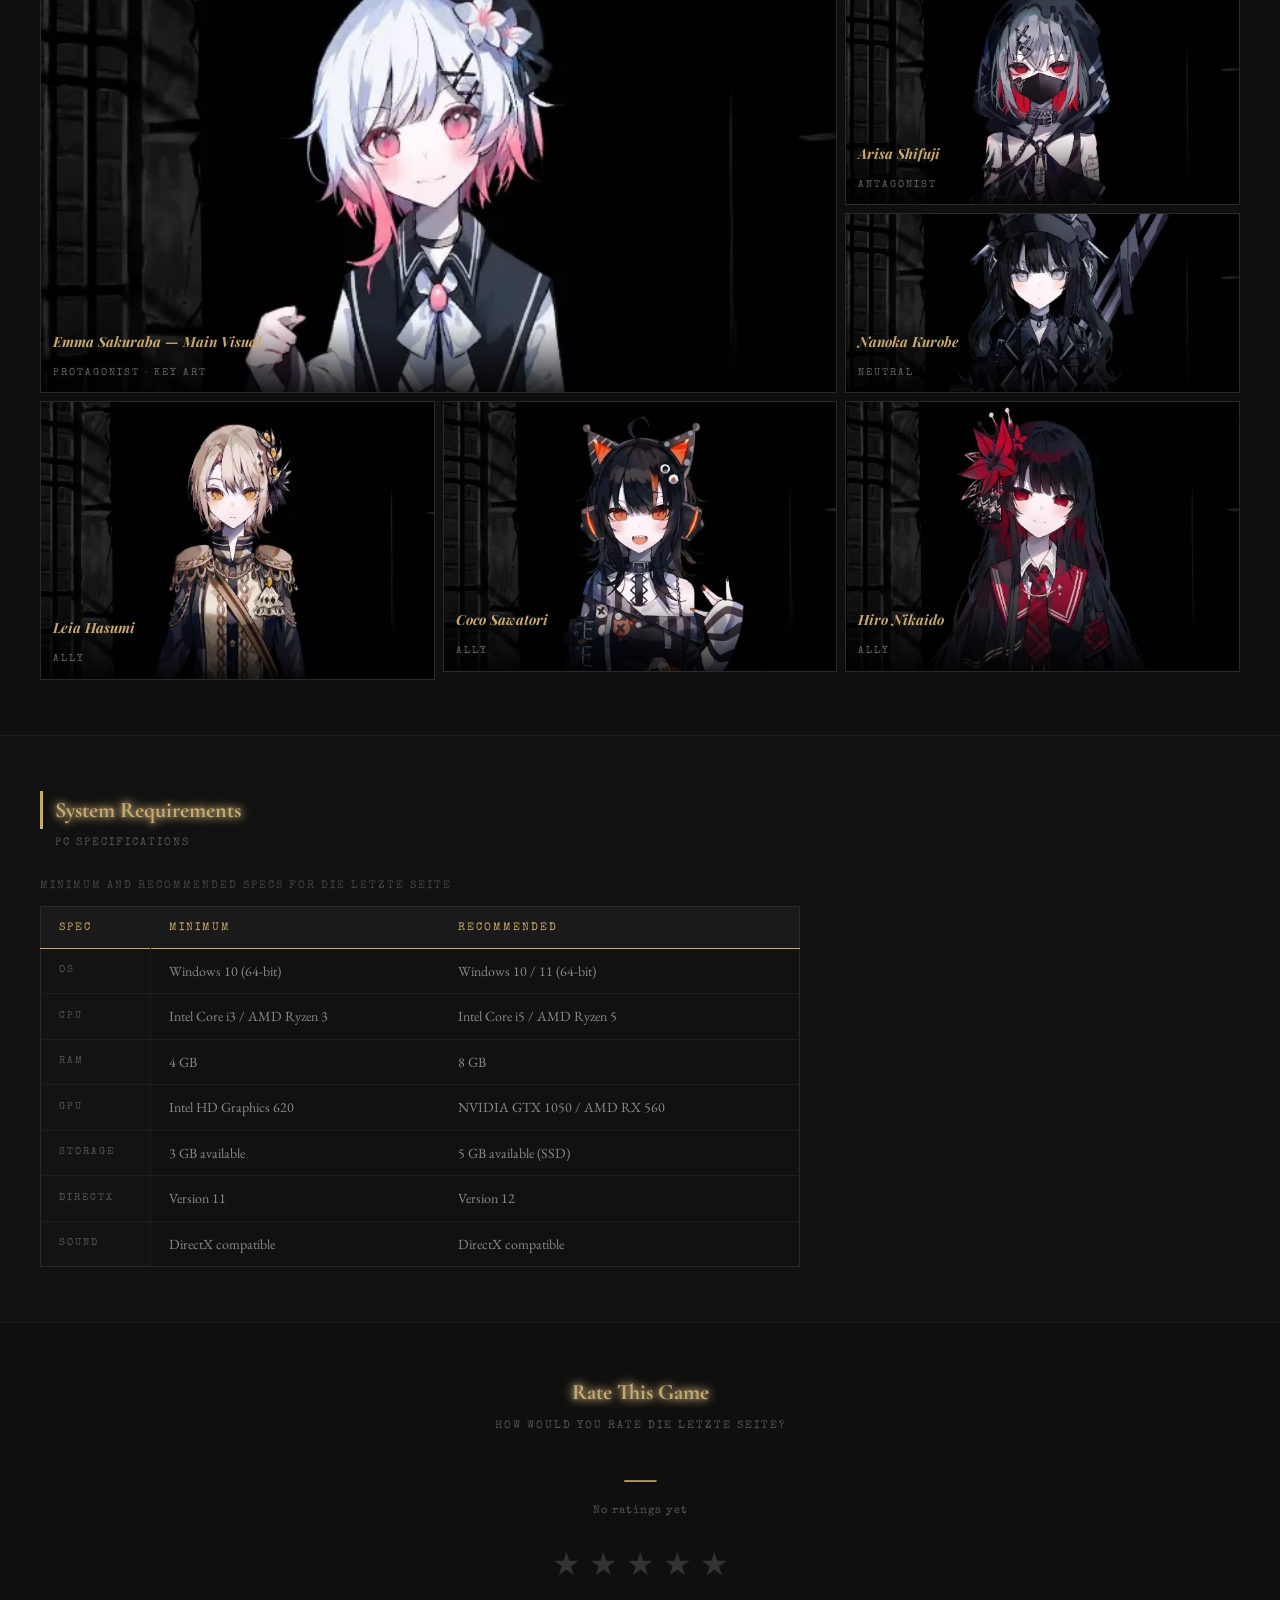
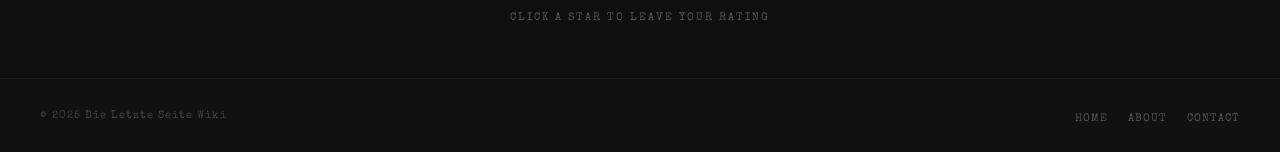
==== commit 49b115cf: "pages, formatting, functions Added the separate pages for characters, storyline, and gameplay. Fixed" ====
--- a/index.html
+++ b/index.html
@@ -5,26 +5,24 @@
   <meta name="viewport" content="width=device-width, initial-scale=1.0" />
   <meta name="description" content="Official wiki for Die Letzte Seite — a visual novel game." />
   <title>Die Letzte Seite — Wiki</title>
-  <!-- Google Fonts -->
   <link href="https://fonts.googleapis.com/css2?family=Playfair+Display:ital,wght@0,700;0,900;1,400&family=EB+Garamond:ital,wght@0,400;1,400&family=Special+Elite&display=swap" rel="stylesheet" />
   <link href="https://fonts.googleapis.com/css2?family=Cormorant+Garamond:wght@400;700;900&display=swap" rel="stylesheet">
-  <!-- External CSS -->
   <link rel="stylesheet" href="style.css">
 </head>
 <body>
 
   <nav class="navbar">
-    <h1>Die Letzte Seite</h1>
+    <h1><a href="index.html" style="text-decoration:none; color:inherit;">Die Letzte Seite</a></h1>
     <ul>
-      <li><a href="#">Home</a></li>
-      <li><a href="#gallery">Gallery</a></li>
-      <li><a href="#story">Story</a></li>
-      <li><a href="#characters">Characters</a></li>
-      <li><a href="#updates">Updates</a></li>
-      <li><a href="#system">System Req.</a></li>
+      <li><a href="index.html" class="nav-active">Home</a></li>
+      <li><a href="characters.html">Characters</a></li>
+      <li><a href="gameplay.html">Gameplay</a></li>
+      <li><a href="storyline.html">Storyline</a></li>
+      <li><a href="gallery.html">Gallery</a></li>
     </ul>
   </nav>
 
+  <!-- hero -->
   <header class="hero" id="home">
     <p class="eyebrow fade">Official Game Wiki</p>
     <h2 class="fade">
@@ -35,218 +33,180 @@
     <p class="desc fade">
       A visual novel of fading worlds and last words &mdash; where every choice rewrites the final page.
     </p>
-    <p class="fade">
+    <p class="fade" style="font-style:italic; color:#aaa; font-size:14px; margin-bottom:20px;">
       "Your time has arrived. You need to know. Make haste. Find your page. The one where you belong."
     </p>
-    
     <div class="hero-btns fade">
-      <a class="btn-fill" href="#gallery">Browse Gallery</a>
-      <a class="btn-outline" href="#characters">View Characters</a>
-    </div>
-
+      <a class="btn-fill" href="gallery.html">Browse Gallery</a>
+      <a class="btn-outline" href="characters.html">View Characters</a>
+    </div>
     <div class="hero-video-container fade">
       <video controls poster="assets/images/intro.png">
         <source src="assets/video/teaser.mp4" type="video/mp4">
         Your browser does not support the video tag.
       </video>
     </div>
-
   </header>
 
+  
+  <section class="section fade">
+    <h2 class="section-title">Description</h2>
+    <p class="section-sub">About the Game</p>
+    <div class="story-block">
+      <p>
+        "There is a girl among you who has become a witch." On the morning she was supposed to start her first year of high school,
+        Ema woke up inside a dimly lit cage. Imprisoned within a remote island prison mansion for a crime she doesn't remember committing,
+        a confused Ema receives a declaration from a single owl: "You have been identified as a potential witch &mdash; one who brings harm to this world."
+        "You will spend the rest of your life here as a prisoner."
+      </p>
+      <p>
+        The everyday life she took for granted completely collapsed. As Ema gets to know the other girls, all fellow witch candidates,
+        during her imprisonment, the owl eventually gathers all the prisoners and declares: "A witch trial will now commence."
+        And so began an utterly cruel game &mdash; a process of selecting, one by one from the thirteen girls, the witch&hellip;
+        that is, the one to be executed.
+      </p>
+    </div>
+  </section>
+
+  
+  <section class="section" id="story">
+    <div class="story-container">
+      <h2 class="section-title">SYNOPSIS</h2>
+      <div class="story-block fade">
+        <p class="story-highlight">"There is a girl among you who has become a witch."</p>
+        <p>
+          On the morning she was supposed to start her first year of high school, Ema woke up inside a dimly lit cage.
+          Imprisoned within a prison mansion on a remote island, for a crime she doesn't remember committing,
+          a confused Ema receives a declaration from a single owl:
+        </p>
+        <p class="story-highlight">
+          "You have been identified as a potential witch&mdash;one who brings harm to this world."
+          "You will spend the rest of your life here as a prisoner."
+        </p>
+        <p>
+          The everyday life she took for granted completely collapsed. As Ema gets to know the other girls,
+          all fellow witch candidates, during her imprisonment, the owl eventually gathers all the prisoners and declares:
+        </p>
+        <p class="story-highlight">"A witch trial will now commence."</p>
+        <p>
+          And so began an utterly cruel game&mdash;a process of selecting, one by one from the thirteen girls,
+          the witch&hellip; that is, the one to be executed.
+        </p>
+      </div>
+    </div>
+  </section>
+
+  
   <section class="section fade" id="gallery">
-    <h2 class="section-title">CG Gallery</h2>
-    <p class="section-sub">Illustrations &amp; Key Scenes</p>
+    <h2 class="section-title">Game Chapters</h2>
+    <p class="section-sub">Click a slide to view the chapter &mdash; Illustrations &amp; Key Scenes</p>
 
     <div class="carousel-outer">
       <button class="carousel-btn btn-prev" onclick="moveSlide(-1)">&#8249;</button>
       <div class="carousel-clip">
         <div class="carousel-track" id="ctrack">
-          <div class="carousel-slide">
-            <img src="assets/images/intro.png" class="fade" alt="The First Twilight" style="width:100%; aspect-ratio:16/9; object-fit:cover; display:block;" />
+
+          <div class="carousel-slide" onclick="window.location.href='storyline.html#ch1'" style="cursor:pointer;">
+            <img src="assets/images/intro.png" alt="The First Twilight" style="width:100%; aspect-ratio:16/9; object-fit:cover; display:block;" />
             <div class="slide-caption">
               <strong>The First Twilight</strong>
-              <span>Prologue &mdash; Key Visual</span>
-            </div>
-          </div>
-          <div class="carousel-slide">
-            <img src="assets/images/scene2.png" alt="Emma's Awakening" style="width:100%; aspect-ratio:16/9; object-fit:cover; display:block;" />
-            <div class="slide-caption">
-              <strong>Emma's Awakening</strong>
-              <span>Chapter I &mdash; CG Scene</span>
-            </div>
-          </div>
-          <div class="carousel-slide">
+              <span>Chapter I &mdash; Introduction</span>
+            </div>
+          </div>
+
+          <div class="carousel-slide" onclick="window.location.href='storyline.html#ch2'" style="cursor:pointer;">
+            <img src="assets/images/scene2.png" alt="The Murder" style="width:100%; aspect-ratio:16/9; object-fit:cover; display:block;" />
+            <div class="slide-caption">
+              <strong>The Murder</strong>
+              <span>Chapter II &mdash; Murder</span>
+            </div>
+          </div>
+
+          <div class="carousel-slide" onclick="window.location.href='storyline.html#ch3'" style="cursor:pointer;">
             <img src="assets/images/trial.png" alt="The Trial of the Witches" style="width:100%; aspect-ratio:16/9; object-fit:cover; display:block;" />
             <div class="slide-caption">
               <strong>The Trial of the Witches</strong>
-              <span>Chapter II &mdash; Event CG</span>
-            </div>
-          </div>
+              <span>Chapter III &mdash; Witch Trial</span>
+            </div>
+          </div>
+
+          <div class="carousel-slide" onclick="window.location.href='storyline.html#ch4'" style="cursor:pointer;">
+            <img src="assets/images/ending.png" alt="The Last Page" style="width:100%; aspect-ratio:16/9; object-fit:cover; display:block;" />
+            <div class="slide-caption">
+              <strong>The Last Page</strong>
+              <span>Chapter IV &mdash; Ending</span>
+            </div>
+          </div>
+
         </div>
       </div>
       <button class="carousel-btn btn-next" onclick="moveSlide(1)">&#8250;</button>
     </div>
-
     <div class="carousel-dots" id="cdots"></div>
   </section>
 
-  <section class="section" id="story">
-    <div class="story-container">
-      <h2 class="section-title">THE STORY</h2>
-      <div class="story-block fade">
-        <p>
-          In the library of <strong>Kette</strong> exists a story tampered by magic.
-          Memories fade through the ink incomprehensible by human kind.
-          The ending of which lies hidden within the pages of a certain book.
-        </p>
-        <p>
-          Suddenly "You" awake inside Kette of which feels like home yet not.
-          With unknown yet familiar corridors, dimly lit hallways and neverending rooms.
-          You found a book that bears your name and a page that looks like the void itself.
-        </p>
-        <p class="story-highlight">
-          "You were meant to write the ending the world should face"
-        </p>
-        <p>
-          As "You" venture around the place, you met allies but also enemies you have yet to know... and then suddenly<br>
-          <strong>"Seek the Last Page... Rewrite your fate."</strong><br> words that echoed through the hallways.
-          The clues that tie to the fate of the world and the last page that awaits.
-        </p>
-      </div>
-    </div>
-  </section>
-
-  <section class="section">
-    <h2 class="section-title">Illustrations</h2>
-    <p class="section-sub">Character &amp; Scene Art</p>
+  
+  <section class="section fade">
+    <h2 class="section-title">Characters</h2>
+    <p class="section-sub">Click a character to view their full profile</p>
 
     <div class="bento">
-      <div class="bento-cell featured">
-        <img src="assets/images/sakuraba.png" alt="Emma Sakuraba Main Visual" class="fade" style="width:100%; height:100%; object-fit:cover;" />
+
+      <a class="bento-cell featured" href="characters.html#emma">
+        <img src="assets/images/sakuraba.png" alt="Emma Sakuraba" style="width:100%; height:100%; object-fit:cover;" />
         <div class="bento-tag">
           <strong>Emma Sakuraba &mdash; Main Visual</strong>
           <span>Protagonist &middot; Key Art</span>
         </div>
-      </div>
-      <div class="bento-cell">
-        <img src="assets/images/arisa.png" alt="Arisa Shifuji Character Art" class="fade" style="width:100%; height:100%; object-fit:cover;" />
+      </a>
+
+      <a class="bento-cell" href="characters.html#arisa">
+        <img src="assets/images/arisa.png" alt="Arisa Shifuji" style="width:100%; height:100%; object-fit:cover;" />
         <div class="bento-tag">
           <strong>Arisa Shifuji</strong>
           <span>Antagonist</span>
         </div>
-      </div>
-      <div class="bento-cell">
-        <img src="assets/images/nanoka.png" alt="Nanoka Kurobe Character Art" class="fade" style="width:100%; height:100%; object-fit:cover;" />
+      </a>
+
+      <a class="bento-cell" href="characters.html#nanoka">
+        <img src="assets/images/nanoka.png" alt="Nanoka Kurobe" style="width:100%; height:100%; object-fit:cover;" />
         <div class="bento-tag">
           <strong>Nanoka Kurobe</strong>
           <span>Neutral</span>
         </div>
-      </div>
-      <div class="bento-cell tall">
-        <img src="assets/images/leia.png" alt="Leia Hasumi Character Art" class="fade" style="width:100%; height:100%; object-fit:cover;" />
+      </a>
+
+      <a class="bento-cell tall" href="characters.html#leia">
+        <img src="assets/images/leia.png" alt="Leia Hasumi" style="width:100%; height:100%; object-fit:cover;" />
         <div class="bento-tag">
           <strong>Leia Hasumi</strong>
           <span>Ally</span>
         </div>
-      </div>
-      <div class="bento-cell">
-        <img src="assets/images/coco.png" alt="Coco Sawatori Character Art" class="fade" style="width:100%; height:100%; object-fit:cover;" />
+      </a>
+
+      <a class="bento-cell" href="characters.html#coco">
+        <img src="assets/images/coco.png" alt="Coco Sawatori" style="width:100%; height:100%; object-fit:cover;" />
         <div class="bento-tag">
           <strong>Coco Sawatori</strong>
           <span>Ally</span>
         </div>
-      </div>
-      <div class="bento-cell">
-        <img src="assets/images/hiro.png" alt="Hiro Nikaido Character Art" class="fade" style="width:100%; height:100%; object-fit:cover;" />
+      </a>
+
+      <a class="bento-cell" href="characters.html#hiro">
+        <img src="assets/images/hiro.png" alt="Hiro Nikaido" style="width:100%; height:100%; object-fit:cover;" />
         <div class="bento-tag">
           <strong>Hiro Nikaido</strong>
           <span>Ally</span>
         </div>
-      </div>
-    </div>
-  </section>
-
-  <section class="section" id="characters">
-    <h2 class="section-title">Characters</h2>
-    <p class="section-sub">Cast of Die Letzte Seite</p>
-
-    <table class="char-table fade">
-      <thead>
-        <tr>
-          <th>#</th>
-          <th>Name</th>
-          <th>Faction</th>
-          <th>Role</th>
-        </tr>
-      </thead>
-      <tbody>
-        <tr>
-          <td>01</td>
-          <td>Emma Sakuraba</td>
-          <td>Magic</td>
-          <td><span class="role-badge">Protagonist</span></td>
-        </tr>
-        <tr>
-          <td>02</td>
-          <td>Arisa Shifuji</td>
-          <td>Dark Magic</td>
-          <td><span class="role-badge">Antagonist</span></td>
-        </tr>
-        <tr>
-          <td>03</td>
-          <td>Nanoka Kurobe</td>
-          <td>Hunter</td>
-          <td><span class="role-badge">Neutral</span></td>
-        </tr>
-        <tr>
-          <td>04</td>
-          <td>Leia Hasumi</td>
-          <td>Mercenary</td>
-          <td><span class="role-badge">Ally</span></td>
-        </tr>
-        <tr>
-          <td>05</td>
-          <td>Coco Sawatori</td>
-          <td>Mercenary</td>
-          <td><span class="role-badge">Ally</span></td>
-        </tr>
-        <tr>
-          <td>06</td>
-          <td>Hiro Nikaido</td>
-          <td>Mercenary</td>
-          <td><span class="role-badge">Ally</span></td>
-        </tr>
-      </tbody>
-    </table>
-  </section>
-
-  <section class="section" id="updates">
-    <h2 class="section-title">Recent Updates</h2>
-    <p class="section-sub">Wiki Changelog</p>
-
-    <div class="updates-list fade">
-      <div class="update-row">
-        <span class="upd-date">Nov 14, 2025</span>
-        <span class="upd-title">Added Patch 2.4 &mdash; The Hollow Throne dungeon info</span>
-        <span class="upd-tag">Region &middot; Dungeon</span>
-      </div>
-      <div class="update-row">
-        <span class="upd-date">Nov 08, 2025</span>
-        <span class="upd-title">Updated Seraphel ability descriptions</span>
-        <span class="upd-tag">Character &middot; Mechanics</span>
-      </div>
-      <div class="update-row">
-        <span class="upd-date">Oct 29, 2025</span>
-        <span class="upd-title">New bestiary entries &mdash; The Pale Walkers</span>
-        <span class="upd-tag">Bestiary &middot; Lore</span>
-      </div>
-    </div>
-  </section>
-
+      </a>
+
+    </div>
+  </section>
+
+  
   <section class="section req-section" id="system">
     <h2 class="section-title">System Requirements</h2>
     <p class="section-sub">PC Specifications</p>
-
     <table class="req-table">
       <caption>Minimum and Recommended Specs for Die Letzte Seite</caption>
       <thead>
@@ -257,55 +217,39 @@
         </tr>
       </thead>
       <tbody>
-        <tr>
-          <td>OS</td>
-          <td>Windows 10 (64-bit)</td>
-          <td>Windows 10 / 11 (64-bit)</td>
-        </tr>
-        <tr>
-          <td>CPU</td>
-          <td>Intel Core i3 / AMD Ryzen 3</td>
-          <td>Intel Core i5 / AMD Ryzen 5</td>
-        </tr>
-        <tr>
-          <td>RAM</td>
-          <td>4 GB</td>
-          <td>8 GB</td>
-        </tr>
-        <tr>
-          <td>GPU</td>
-          <td>Intel HD Graphics 620</td>
-          <td>NVIDIA GTX 1050 / AMD RX 560</td>
-        </tr>
-        <tr>
-          <td>Storage</td>
-          <td>3 GB available</td>
-          <td>5 GB available (SSD)</td>
-        </tr>
-        <tr>
-          <td>DirectX</td>
-          <td>Version 11</td>
-          <td>Version 12</td>
-        </tr>
-        <tr>
-          <td>Sound</td>
-          <td>DirectX compatible</td>
-          <td>DirectX compatible</td>
-        </tr>
+        <tr><td>OS</td><td>Windows 10 (64-bit)</td><td>Windows 10 / 11 (64-bit)</td></tr>
+        <tr><td>CPU</td><td>Intel Core i3 / AMD Ryzen 3</td><td>Intel Core i5 / AMD Ryzen 5</td></tr>
+        <tr><td>RAM</td><td>4 GB</td><td>8 GB</td></tr>
+        <tr><td>GPU</td><td>Intel HD Graphics 620</td><td>NVIDIA GTX 1050 / AMD RX 560</td></tr>
+        <tr><td>Storage</td><td>3 GB available</td><td>5 GB available (SSD)</td></tr>
+        <tr><td>DirectX</td><td>Version 11</td><td>Version 12</td></tr>
+        <tr><td>Sound</td><td>DirectX compatible</td><td>DirectX compatible</td></tr>
       </tbody>
     </table>
+  </section>
+
+  
+  <section class="rating-section fade">
+    <h2 class="section-title" style="text-align:center; border-left:none; padding-left:0;">Rate This Game</h2>
+    <p class="section-sub" style="text-align:center; padding-left:0; margin-bottom:20px;">How would you rate Die Letzte Seite?</p>
+    <div class="rating-score" id="ratingScore">—</div>
+    <div class="rating-count" id="ratingCount">No ratings yet</div>
+    <div class="stars" id="starRow">
+      <span class="star" onclick="rate(1)">&#9733;</span>
+      <span class="star" onclick="rate(2)">&#9733;</span>
+      <span class="star" onclick="rate(3)">&#9733;</span>
+      <span class="star" onclick="rate(4)">&#9733;</span>
+      <span class="star" onclick="rate(5)">&#9733;</span>
+    </div>
+    <p class="rating-label">Click a star to leave your rating</p>
+    <p class="rating-submitted" id="ratingMsg">Thank you for your rating!</p>
   </section>
 
   <footer>
     <p>&copy; 2025 Die Letzte Seite Wiki</p>
     <ul>
-      <li><a href="#">Home</a></li>
+      <li><a href="index.html">Home</a></li>
       <li><a href="#">About</a></li>
-      <li><a href="mailto:jezekielbolofer09@gmail.com?subject=Die%20Letzte%20Seite%20Wiki%20Inquiry" target="_blank">Contact</a></li>
+      <li><a href="mailto:jezekielbolofer09@gmail.com" target="_blank">Contact</a></li>
     </ul>
-  </footer>
-
-  <!-- External JavaScript -->
-  <script src="script.js"></script>
-</body>
-</html>+  </footer><script src="script.js"></script>
--- a/style.css
+++ b/style.css
@@ -5,11 +5,15 @@
   opacity: 0;
   transform: translateY(35px);
   transition: opacity 0.9s ease, transform 0.9s ease;
-}
-
+  animation: fade-fallback 0.6s ease 1.2s forwards;
+}
+@keyframes fade-fallback {
+  to { opacity: 1; transform: translateY(0); }
+}
 .fade.show {
   opacity: 1;
   transform: translateY(0);
+  animation: none;
 }
 
 body {
@@ -162,8 +166,6 @@
   padding-left: 15px;
   margin-bottom: 24px;
 }
-
-/* Video Section */
 .video-container {
   max-width: 800px;
   margin: 0 auto;
@@ -473,8 +475,6 @@
   transition: color 0.2s;
 }
 footer ul li a:hover { color: #c8a96e; }
-
-/* Story section - full width and centered */
 #story {
   background: linear-gradient(to bottom, #0f0f0f, #0a0a0a);
   padding: 80px 20px;
@@ -536,8 +536,6 @@
   color: #c8a96e;
   font-weight: normal;
 }
-
-/* Hero Video Container */
 .hero-video-container {
   max-width: 700px;
   margin: 30px auto 20px;
@@ -562,8 +560,6 @@
   display: block;
   border-radius: 4px;
 }
-
-/* Responsive Design */
 @media (max-width: 1024px) {
   .section {
     padding: 45px 30px;
@@ -579,7 +575,6 @@
 }
 
 @media (max-width: 768px) {
-  /* Navbar */
   .navbar {
     padding: 12px 20px;
     flex-direction: column;
@@ -600,8 +595,6 @@
   .navbar ul li a {
     font-size: 11px;
   }
-  
-  /* Hero */
   .hero {
     padding: 50px 15px 40px;
   }
@@ -638,8 +631,6 @@
     max-width: 100%;
     margin: 20px auto 15px;
   }
-  
-  /* Sections */
   .section {
     padding: 40px 20px;
   }
@@ -667,8 +658,6 @@
     font-size: 20px;
     padding: 15px 20px;
   }
-  
-  /* Carousel */
   .carousel-slide {
     min-width: 100%;
   }
@@ -687,8 +676,6 @@
   .slide-caption span {
     font-size: 10px;
   }
-  
-  /* Bento Grid */
   .bento {
     grid-template-columns: repeat(2, 1fr);
     grid-template-rows: auto;
@@ -713,8 +700,6 @@
   .bento-tag span {
     font-size: 9px;
   }
-  
-  /* Tables */
   .char-table, .req-table {
     display: block;
     overflow-x: auto;
@@ -740,8 +725,6 @@
     width: auto;
     font-size: 9px;
   }
-  
-  /* Updates */
   .update-row {
     grid-template-columns: 100px 1fr auto;
     gap: 10px;
@@ -759,8 +742,6 @@
   .upd-tag {
     font-size: 9px;
   }
-  
-  /* Footer */
   footer {
     padding: 20px;
     flex-direction: column;
@@ -853,4 +834,168 @@
   .bento {
     grid-template-rows: 160px 140px;
   }
+}
+
+.navbar ul li a.nav-active { color: #c8a96e; }
+
+.page-banner {
+  background: linear-gradient(to bottom, #111, #0f0f0f);
+  padding: 60px 40px 40px;
+  border-bottom: 1px solid #2a2a2a;
+  text-align: center;
+}
+.page-banner h2 {
+  font-family: 'Cormorant Garamond', serif;
+  font-size: 42px;
+  color: #c8a96e;
+  letter-spacing: 4px;
+  text-shadow: 0 0 10px rgba(200,169,110,0.4);
+}
+.page-banner p {
+  font-family: 'Special Elite', monospace;
+  font-size: 11px;
+  letter-spacing: 3px;
+  text-transform: uppercase;
+  color: #555;
+  margin-top: 8px;
+}
+
+.rating-section { text-align: center; padding: 50px 40px; border-top: 1px solid #1e1e1e; }
+.stars { display: flex; justify-content: center; gap: 8px; margin: 16px 0; }
+.star { font-size: 32px; color: #333; cursor: pointer; transition: color 0.2s, transform 0.1s; user-select: none; }
+.star:hover, .star.active { color: #c8a96e; transform: scale(1.15); }
+.rating-label { font-family: 'Special Elite', monospace; font-size: 11px; letter-spacing: 2px; text-transform: uppercase; color: #555; margin-top: 8px; }
+.rating-score { font-family: 'Cormorant Garamond', serif; font-size: 42px; color: #c8a96e; line-height: 1; margin-bottom: 4px; }
+.rating-count { font-family: 'Special Elite', monospace; font-size: 11px; color: #555; letter-spacing: 1px; }
+.rating-submitted { font-family: 'EB Garamond', serif; font-style: italic; color: #c8a96e; font-size: 14px; margin-top: 10px; display: none; }
+
+.char-section { padding: 55px 40px; border-top: 1px solid #1e1e1e; }
+.char-section:first-of-type { border-top: none; }
+.char-group-label { font-family: 'Special Elite', monospace; font-size: 11px; letter-spacing: 4px; text-transform: uppercase; color: #555; margin-bottom: 6px; }
+
+.char-card { border: 1px solid #2a2a2a; margin-bottom: 40px; background: #111; }
+.char-card:last-child { margin-bottom: 0; }
+
+.char-top { display: grid; grid-template-columns: 380px 1fr; border-bottom: 1px solid #2a2a2a; }
+
+.char-mugshot { border-right: 1px solid #2a2a2a; overflow: hidden; min-height: 380px; display: flex; align-items: stretch; }
+.char-mugshot img { width: 100%; height: 100%; object-fit: cover; object-position: top center; display: block; }
+.char-mugshot .mugshot-placeholder { width: 100%; background: #1a1a1a; display: flex; align-items: center; justify-content: center; font-family: 'Special Elite', monospace; font-size: 11px; letter-spacing: 2px; color: #333; text-transform: uppercase; }
+
+.char-bio { padding: 24px 28px; }
+.char-name { font-family: 'Cormorant Garamond', serif; font-size: 26px; color: #c8a96e; margin-bottom: 2px; text-shadow: 0 0 8px rgba(200,169,110,0.3); }
+.char-alias { font-family: 'Special Elite', monospace; font-size: 11px; letter-spacing: 2px; color: #555; text-transform: uppercase; margin-bottom: 18px; }
+
+.bio-table { width: 100%; border-collapse: collapse; margin-bottom: 16px; }
+.bio-table tr { border-bottom: 1px solid #1e1e1e; }
+.bio-table tr:last-child { border-bottom: none; }
+.bio-table td { padding: 6px 10px; font-size: 14px; vertical-align: top; }
+.bio-table td:first-child { font-family: 'Special Elite', monospace; font-size: 10px; letter-spacing: 1px; text-transform: uppercase; color: #c8a96e; width: 130px; white-space: nowrap; }
+.bio-table td:last-child { color: #aaa; }
+
+.bio-desc { font-size: 14px; color: #888; font-style: italic; line-height: 1.7; border-top: 1px solid #1e1e1e; padding-top: 14px; margin-top: 6px; }
+
+.char-gallery { padding: 16px 20px; border-top: 1px solid #2a2a2a; }
+.char-gallery-label { font-family: 'Special Elite', monospace; font-size: 10px; letter-spacing: 2px; text-transform: uppercase; color: #555; margin-bottom: 12px; }
+.char-gallery-grid { display: flex; gap: 10px; flex-wrap: wrap; }
+
+.char-gallery-item { width: 120px; height: 120px; border: 1px solid #2a2a2a; overflow: hidden; position: relative; transition: border-color 0.2s; }
+.char-gallery-item:hover { border-color: #c8a96e; }
+.char-gallery-item img { width: 100%; height: 100%; object-fit: cover; display: block; }
+.char-gallery-item .placeholder { width: 100%; height: 100%; background: #1a1a1a; display: flex; align-items: center; justify-content: center; font-family: 'Special Elite', monospace; font-size: 9px; letter-spacing: 1px; color: #333; text-transform: uppercase; text-align: center; padding: 8px; }
+.char-gallery-item-label { position: absolute; bottom: 0; left: 0; right: 0; background: rgba(0,0,0,0.75); font-family: 'Special Elite', monospace; font-size: 9px; letter-spacing: 1px; color: #888; text-transform: uppercase; padding: 3px 6px; text-align: center; }
+
+.gameplay-desc { max-width: 760px; color: #888; font-size: 15px; line-height: 1.8; font-style: italic; }
+.gameplay-desc p { margin-bottom: 12px; }
+.gameplay-desc p:last-child { margin-bottom: 0; }
+.gameplay-subsection { margin-top: 32px; padding-top: 24px; border-top: 1px solid #1e1e1e; }
+.gameplay-sub-title { font-family: 'Cormorant Garamond', serif; font-size: 18px; color: #c8a96e; margin-bottom: 6px; font-weight: 700; letter-spacing: 1px; }
+
+table.controls-table { width: 100%; border-collapse: collapse; margin-top: 8px; }
+table.controls-table thead tr { background: #1a1a1a; border-bottom: 1px solid #c8a96e; }
+table.controls-table th { font-family: 'Special Elite', monospace; font-size: 11px; letter-spacing: 2px; text-transform: uppercase; color: #c8a96e; padding: 10px 16px; text-align: left; font-weight: normal; }
+table.controls-table tbody tr { border-bottom: 1px solid #1e1e1e; transition: background 0.15s; }
+table.controls-table tbody tr:hover { background: #1a1a1a; }
+table.controls-table td { padding: 12px 16px; font-size: 15px; color: #aaa; vertical-align: middle; }
+table.controls-table td:first-child { font-family: 'Special Elite', monospace; font-size: 12px; color: #ddd; width: 160px; }
+table.controls-table td.ctrl-icon { width: 100px; text-align: center; }
+table.controls-table td.ctrl-icon img { max-width: 80px; max-height: 60px; object-fit: contain; display: block; margin: 0 auto; }
+table.controls-table td.ctrl-icon .icon-placeholder { width: 60px; height: 60px; background: #1a1a1a; border: 1px solid #2a2a2a; display: flex; align-items: center; justify-content: center; font-family: 'Special Elite', monospace; font-size: 9px; letter-spacing: 1px; color: #444; text-transform: uppercase; margin: 0 auto; }
+
+.key-badge { display: inline-block; background: #1a1a1a; border: 1px solid #c8a96e; color: #c8a96e; font-family: 'Special Elite', monospace; font-size: 11px; letter-spacing: 1px; padding: 3px 10px; margin-right: 4px; }
+
+.story-overall { max-width: 820px; color: #888; font-size: 16px; line-height: 1.85; }
+.story-overall p { margin-bottom: 16px; }
+.story-overall p:last-child { margin-bottom: 0; }
+.story-overall strong { color: #c8a96e; font-weight: normal; }
+
+table.flow-table { width: 100%; border-collapse: collapse; border: 1px solid #2a2a2a; table-layout: fixed; }
+table.flow-table thead tr { background: #1a1a1a; border-bottom: 1px solid #c8a96e; }
+table.flow-table th { font-family: 'Special Elite', monospace; font-size: 10px; letter-spacing: 2px; text-transform: uppercase; color: #c8a96e; padding: 14px 10px; text-align: center; font-weight: normal; border-right: 1px solid #2a2a2a; }
+table.flow-table th:last-child { border-right: none; }
+table.flow-table tbody tr { border-top: 1px solid #1e1e1e; }
+table.flow-table td { padding: 18px 12px; text-align: center; vertical-align: top; border-right: 1px solid #1a1a1a; position: relative; }
+table.flow-table td:last-child { border-right: none; }
+
+.flow-step { font-family: 'Special Elite', monospace; font-size: 9px; letter-spacing: 3px; text-transform: uppercase; color: #555; margin-bottom: 8px; }
+.flow-icon { font-size: 28px; margin-bottom: 8px; display: block; }
+.flow-icon img { width: 36px; height: 36px; object-fit: contain; margin: 0 auto 8px; display: block; }
+.flow-title { font-family: 'Cormorant Garamond', serif; font-size: 16px; color: #ddd; margin-bottom: 4px; }
+.flow-desc { font-size: 13px; color: #555; font-style: italic; }
+.flow-arrow { position: absolute; right: -1px; top: 50%; transform: translateY(-50%); color: #c8a96e; font-size: 18px; z-index: 2; pointer-events: none; }
+
+.chapter-block { margin-bottom: 40px; border: 1px solid #2a2a2a; background: #111; }
+.chapter-block:last-child { margin-bottom: 0; }
+.chapter-header { background: #1a1a1a; padding: 14px 20px; border-bottom: 1px solid #c8a96e; display: flex; align-items: baseline; gap: 12px; }
+.chapter-num { font-family: 'Special Elite', monospace; font-size: 10px; letter-spacing: 3px; text-transform: uppercase; color: #555; }
+.chapter-name { font-family: 'Cormorant Garamond', serif; font-size: 20px; color: #c8a96e; }
+
+table.chapter-table { width: 100%; border-collapse: collapse; }
+table.chapter-table td { padding: 20px; vertical-align: top; border-bottom: 1px solid #1a1a1a; font-size: 15px; color: #888; line-height: 1.8; }
+table.chapter-table td:last-child { border-bottom: none; }
+
+.ch-img-cell { width: 320px; border-right: 1px solid #1e1e1e; }
+.ch-img-cell img { width: 100%; display: block; border: 1px solid #2a2a2a; }
+.ch-img-cell .img-placeholder { width: 100%; aspect-ratio: 16/9; background: #1a1a1a; border: 1px solid #2a2a2a; display: flex; align-items: center; justify-content: center; font-family: 'Special Elite', monospace; font-size: 11px; letter-spacing: 2px; color: #333; text-transform: uppercase; }
+.ch-img-label { font-family: 'Special Elite', monospace; font-size: 10px; letter-spacing: 1px; text-transform: uppercase; color: #555; margin-top: 8px; }
+
+.ch-text-cell strong { display: block; font-family: 'Playfair Display', serif; font-style: italic; color: #c8a96e; font-size: 16px; margin-bottom: 10px; }
+.ch-text-cell p { margin-bottom: 10px; }
+.ch-text-cell p:last-child { margin-bottom: 0; }
+
+.gallery-grid { display: grid; grid-template-columns: repeat(3, 1fr); gap: 10px; }
+.gallery-item { position: relative; overflow: hidden; border: 1px solid #2a2a2a; cursor: pointer; transition: border-color 0.25s; aspect-ratio: 16/9; }
+.gallery-item:hover { border-color: #c8a96e; }
+.gallery-item img { width: 100%; height: 100%; object-fit: cover; display: block; transition: transform 0.3s ease; }
+.gallery-item:hover img { transform: scale(1.04); }
+.gallery-item .placeholder { width: 100%; height: 100%; background: #1a1a1a; display: flex; align-items: center; justify-content: center; font-family: 'Special Elite', monospace; font-size: 11px; letter-spacing: 2px; color: #333; text-transform: uppercase; }
+.gallery-item-label { position: absolute; bottom: 0; left: 0; right: 0; padding: 8px 12px; background: linear-gradient(to top, rgba(0,0,0,0.85), transparent); opacity: 0; transition: opacity 0.25s; }
+.gallery-item:hover .gallery-item-label { opacity: 1; }
+.gallery-item-label strong { display: block; font-family: 'Playfair Display', serif; font-style: italic; font-size: 13px; color: #c8a96e; }
+.gallery-item-label span { font-family: 'Special Elite', monospace; font-size: 10px; letter-spacing: 1px; color: #888; text-transform: uppercase; }
+
+.lightbox { display: none; position: fixed; inset: 0; background: rgba(0,0,0,0.92); z-index: 200; align-items: center; justify-content: center; }
+.lightbox.open { display: flex; }
+.lightbox img { max-width: 88vw; max-height: 88vh; object-fit: contain; border: 1px solid #2a2a2a; }
+.lightbox-close { position: absolute; top: 24px; right: 32px; font-size: 28px; color: #888; cursor: pointer; font-family: 'Special Elite', monospace; transition: color 0.2s; user-select: none; }
+.lightbox-close:hover { color: #c8a96e; }
+
+@media (max-width: 768px) {
+  .char-top { grid-template-columns: 1fr; }
+  .char-mugshot { min-height: 200px; border-right: none; border-bottom: 1px solid #2a2a2a; }
+  .char-section { padding: 40px 20px; }
+  .char-gallery-item { width: 90px; height: 90px; }
+  table.flow-table { display: block; overflow-x: auto; }
+  .ch-img-cell { width: 100%; border-right: none; border-bottom: 1px solid #1e1e1e; }
+  table.chapter-table tr { display: flex; flex-direction: column; }
+  table.chapter-table td { width: 100%; }
+  .gallery-grid { grid-template-columns: repeat(2, 1fr); }
+  table.controls-table { display: block; overflow-x: auto; }
+  .page-banner { padding: 40px 20px 30px; }
+  .page-banner h2 { font-size: 32px; }
+}
+
+@media (max-width: 480px) {
+  .gallery-grid { grid-template-columns: 1fr; }
+  .char-gallery-item { width: 80px; height: 80px; }
 }
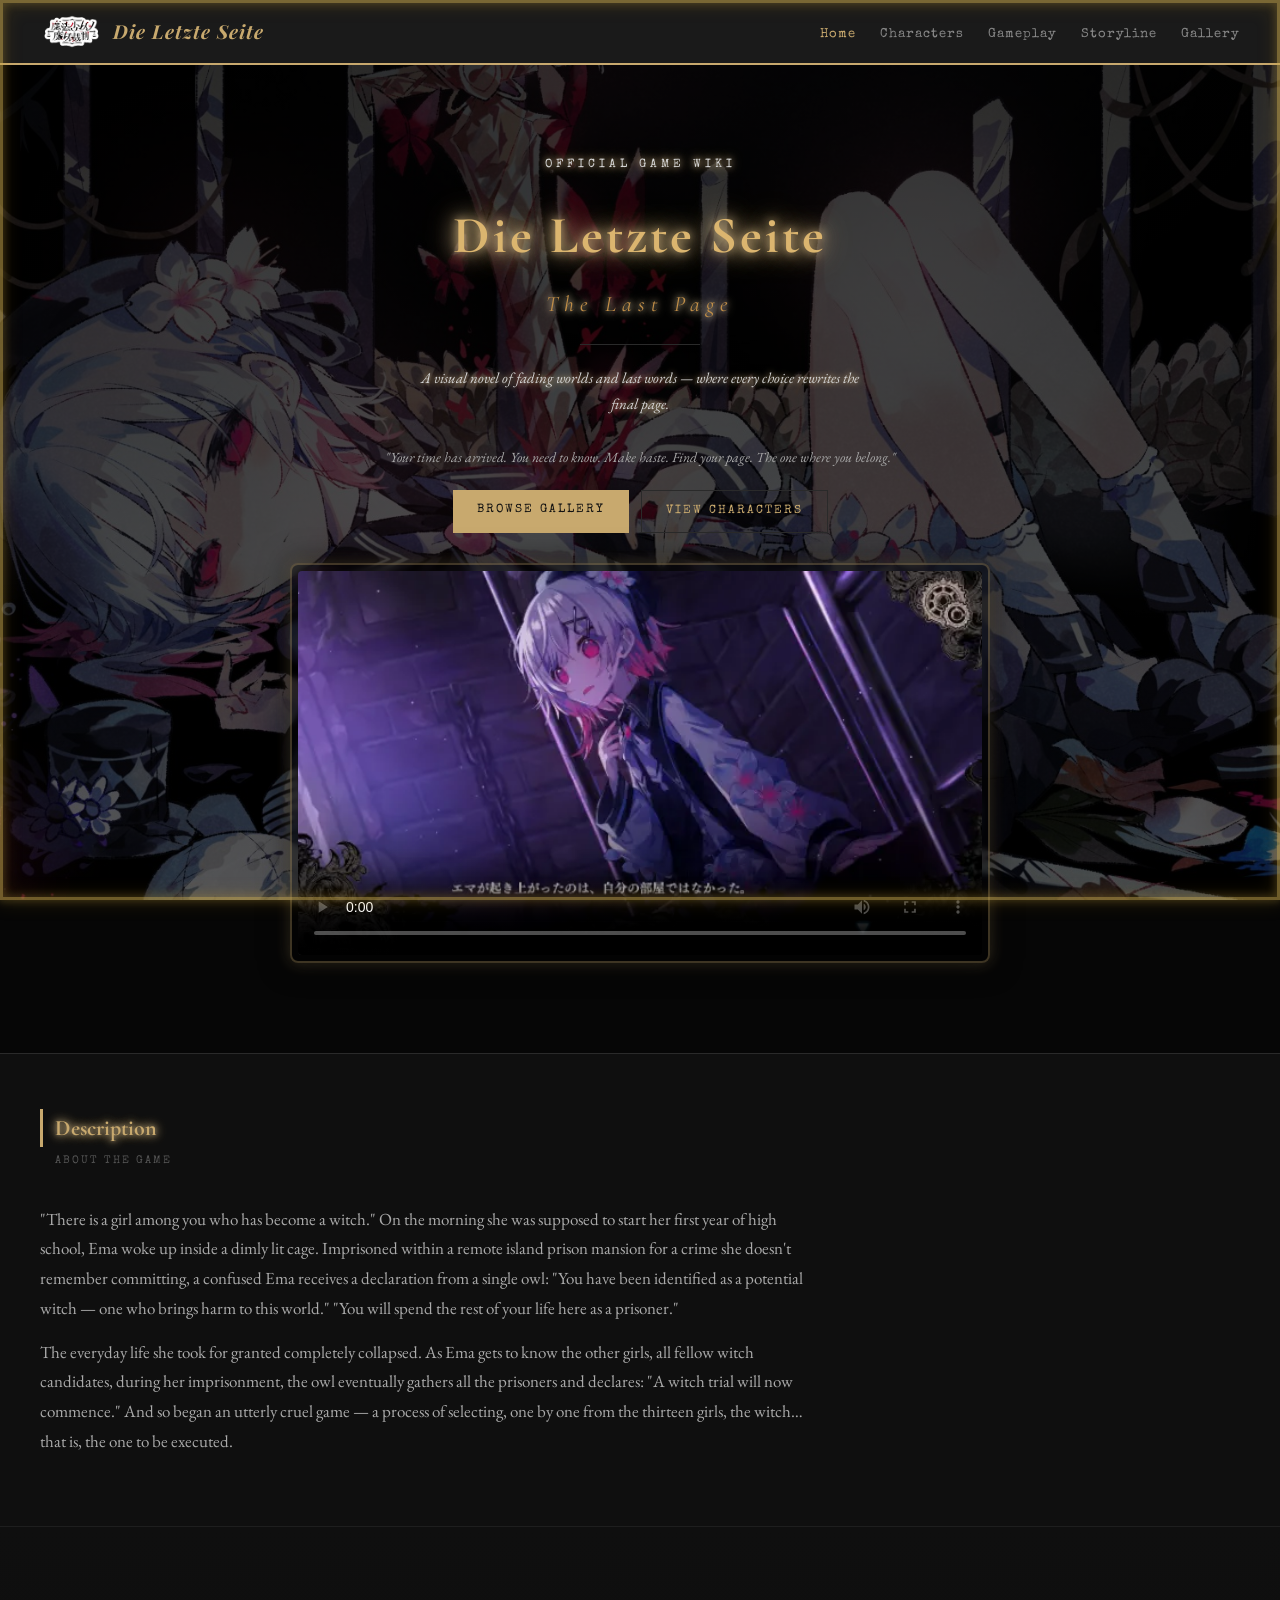
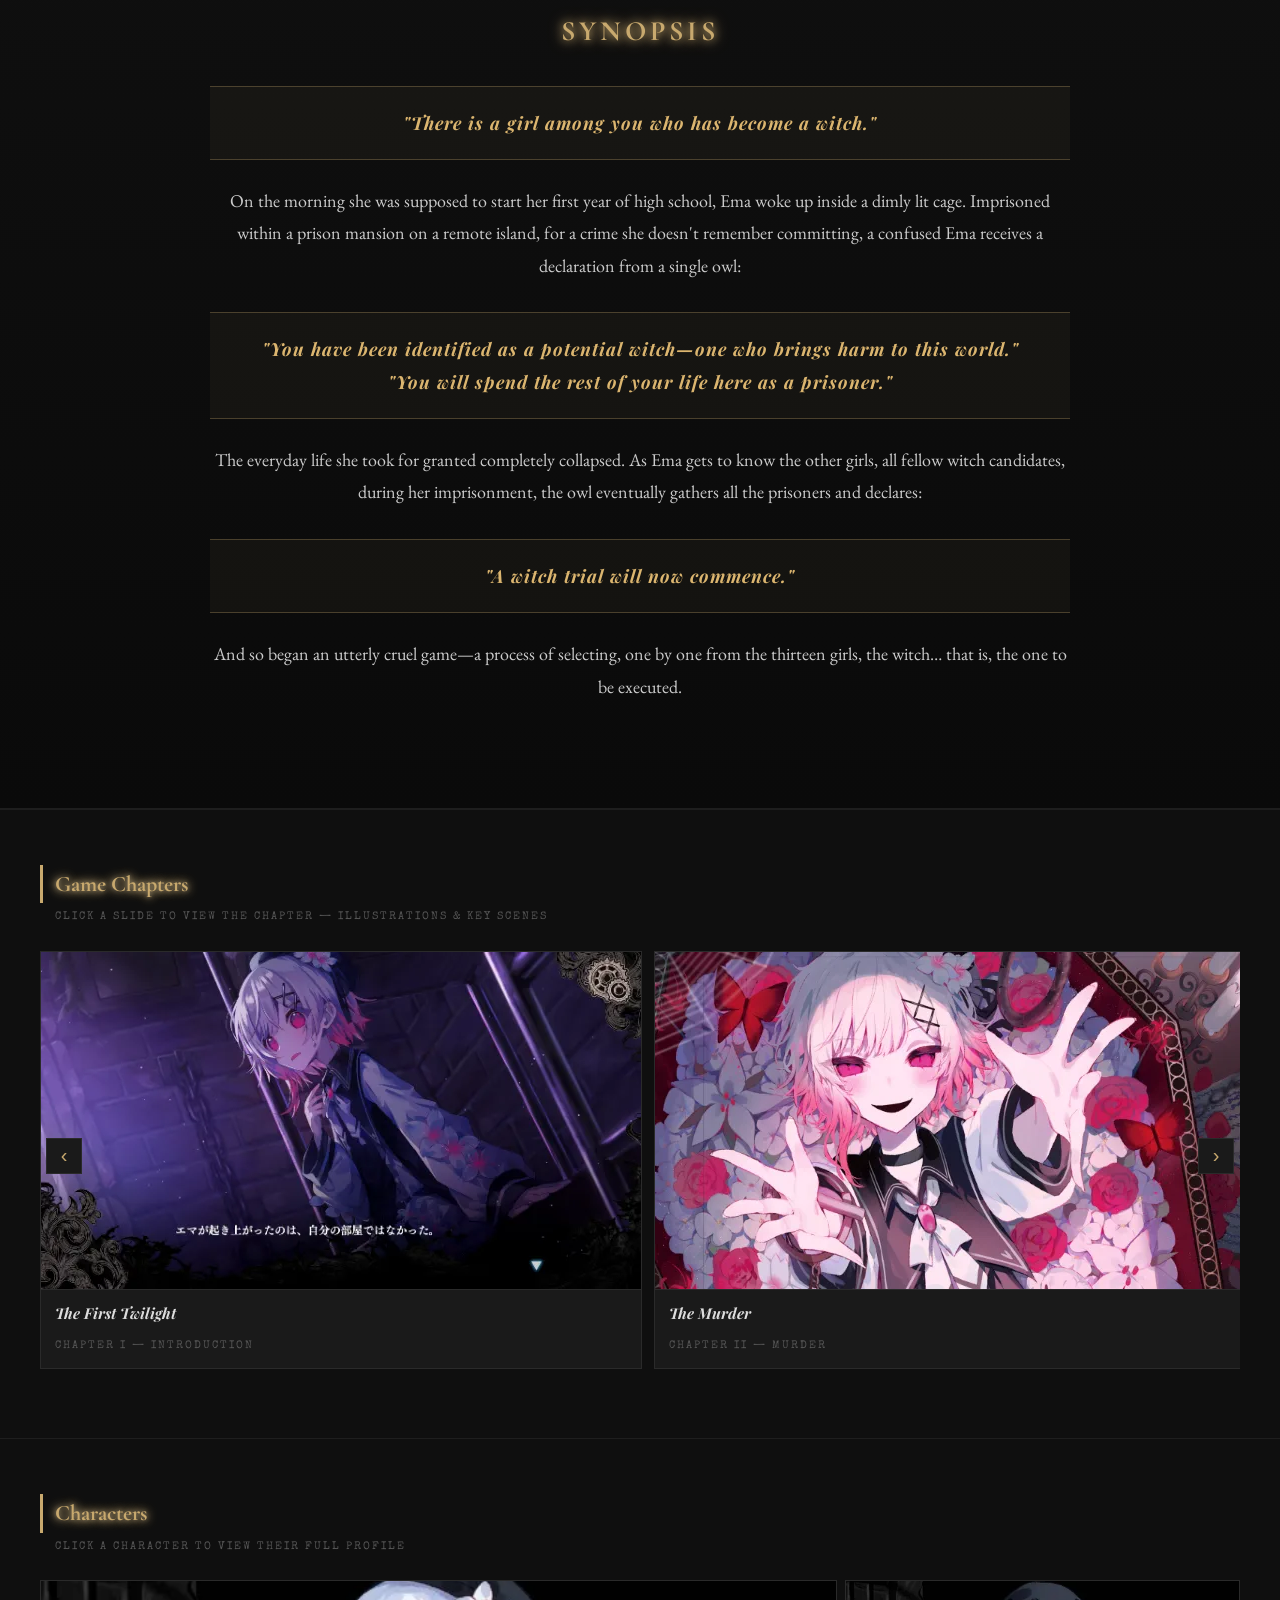
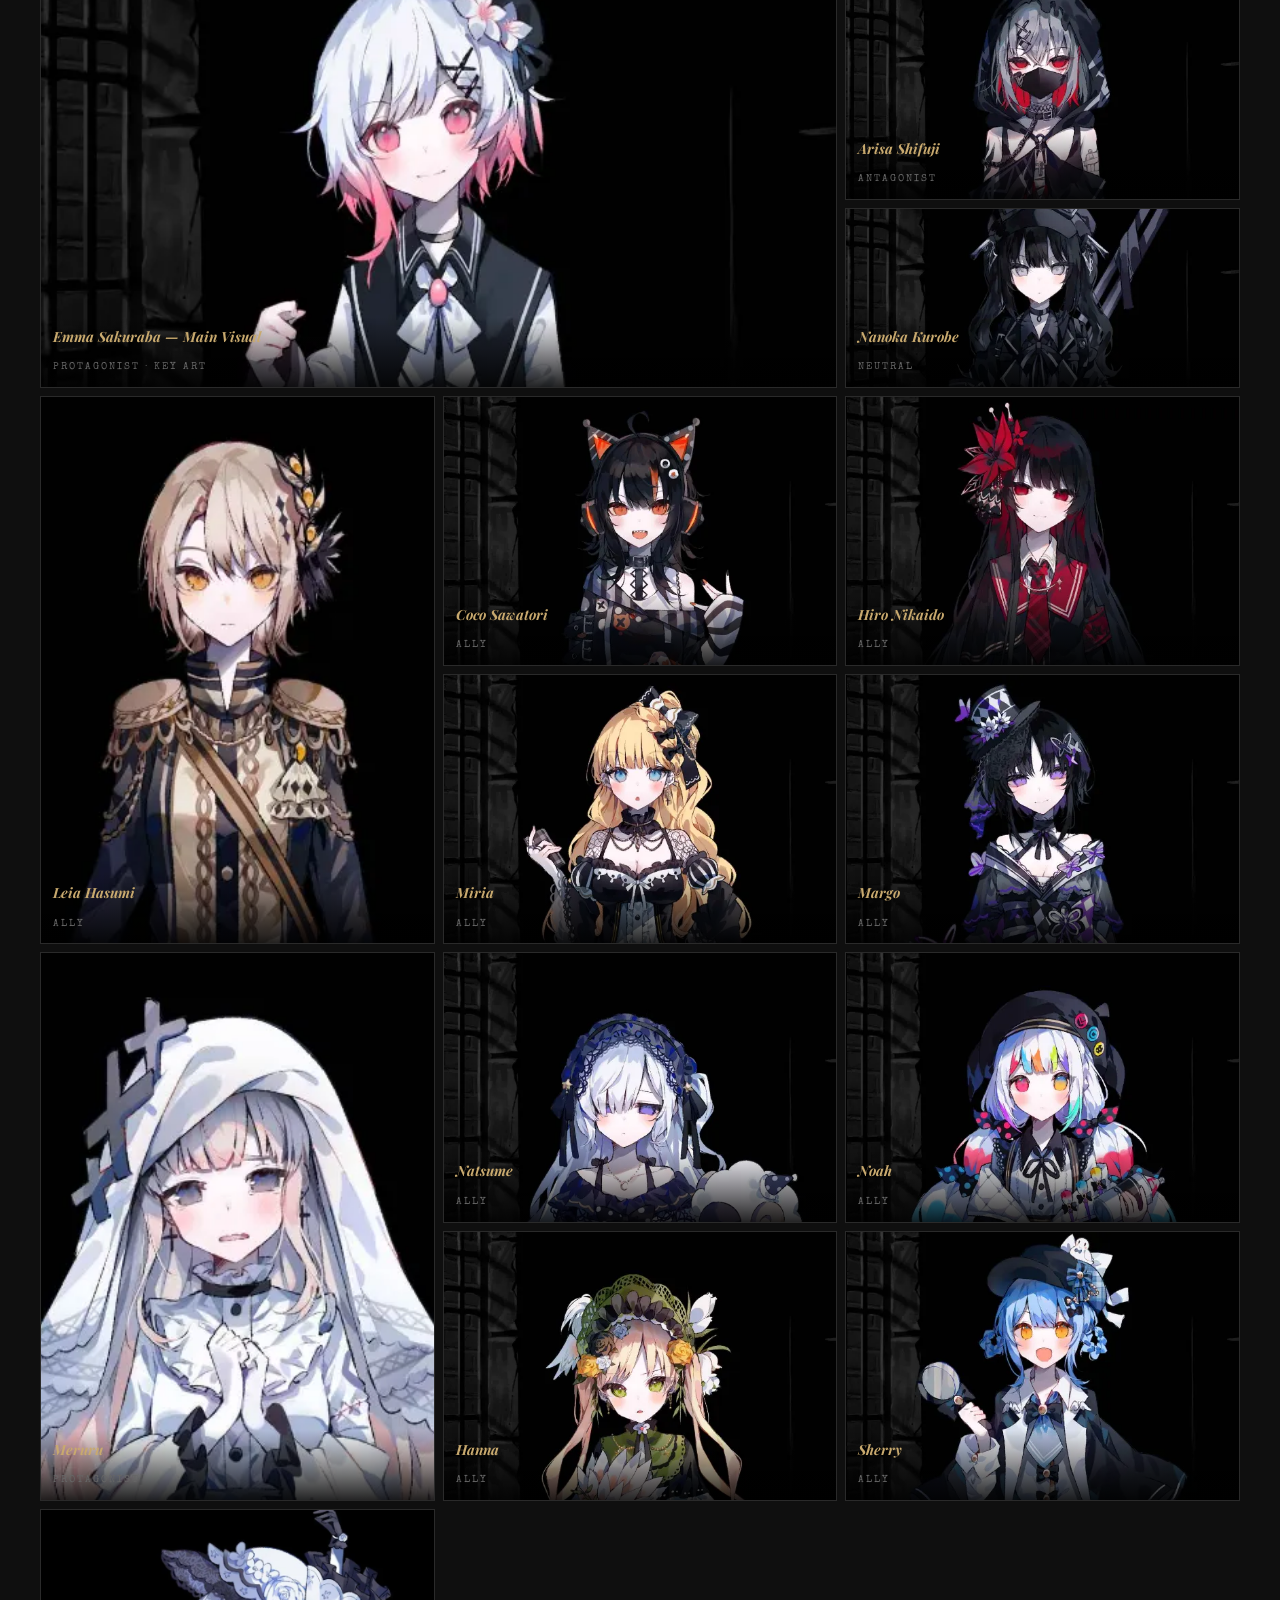
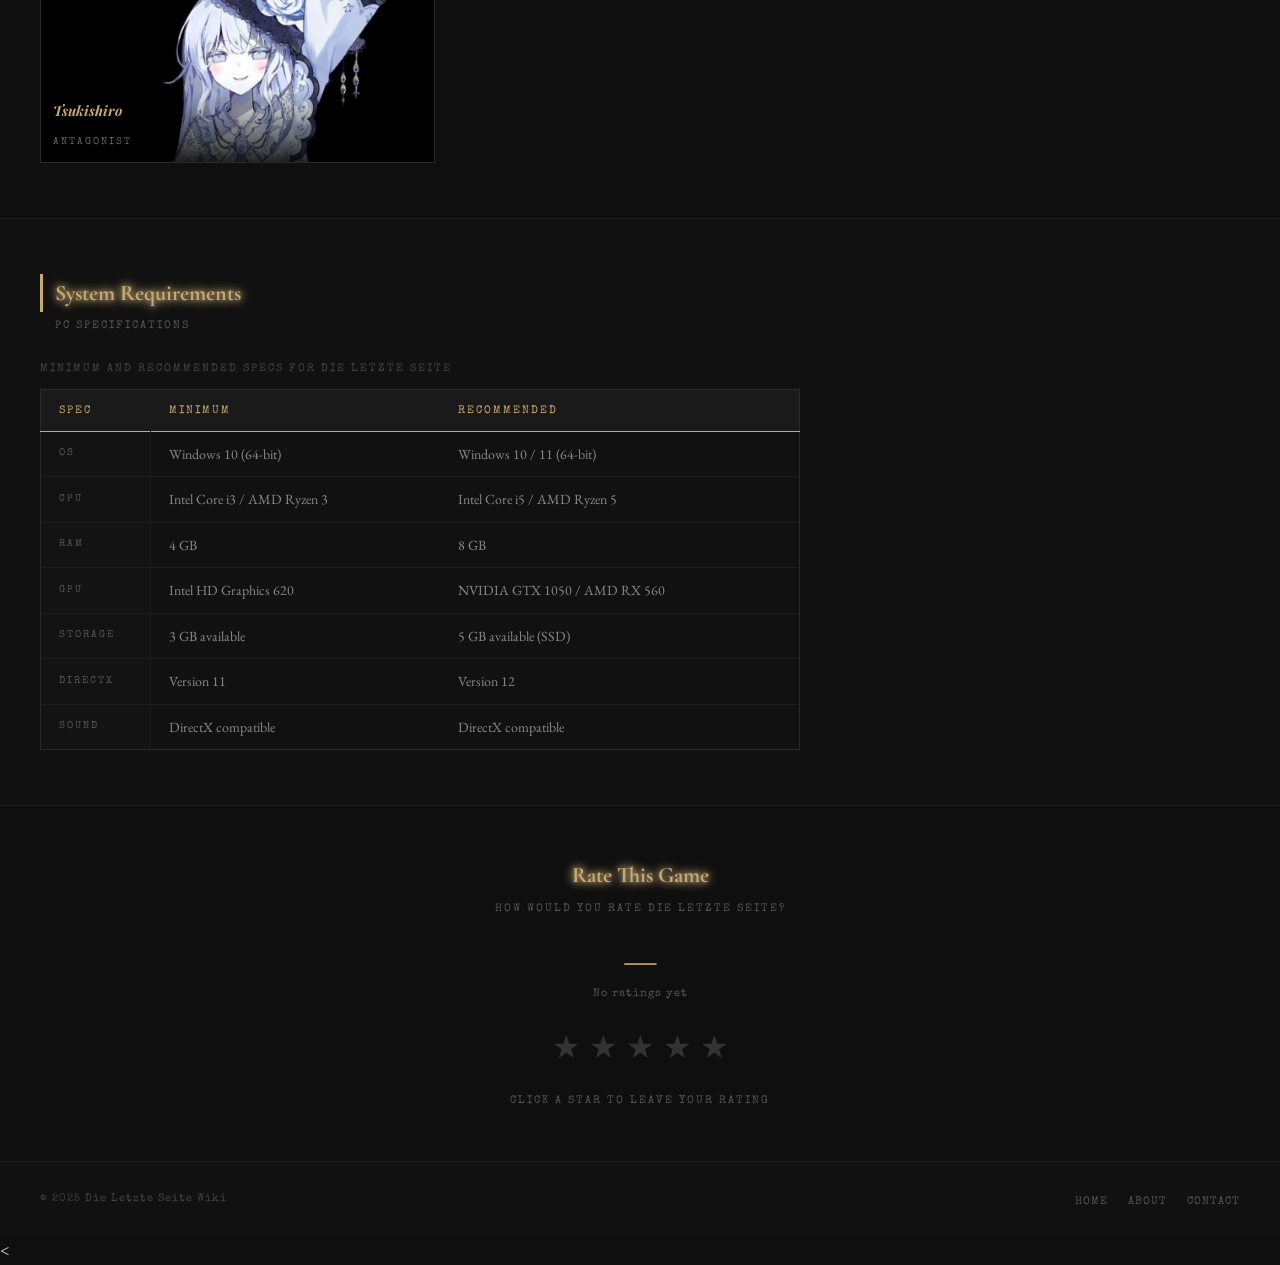
==== commit b5dc0568: "Added Storyline Descriptions, Logo, Reaction Images, CG Images, Gameplay Images Added Storyline Desc" ====
--- a/index.html
+++ b/index.html
@@ -5,14 +5,41 @@
   <meta name="viewport" content="width=device-width, initial-scale=1.0" />
   <meta name="description" content="Official wiki for Die Letzte Seite — a visual novel game." />
   <title>Die Letzte Seite — Wiki</title>
+  
+  <link rel="icon" type="image/png" href="assets/images/logo.png">
+  <meta property="og:title" content="Die Letzte Seite — Wiki" />
+  <meta property="og:description" content="A visual novel of fading worlds and last words — where every choice rewrites the final page." />
+  <meta property="og:image" content="assets/images/intro.png" />
+  <meta property="og:type" content="website" />
+
   <link href="https://fonts.googleapis.com/css2?family=Playfair+Display:ital,wght@0,700;0,900;1,400&family=EB+Garamond:ital,wght@0,400;1,400&family=Special+Elite&display=swap" rel="stylesheet" />
   <link href="https://fonts.googleapis.com/css2?family=Cormorant+Garamond:wght@400;700;900&display=swap" rel="stylesheet">
   <link rel="stylesheet" href="style.css">
+  <style>
+    body::before {
+      content: '';
+      position: fixed;
+      inset: 0;
+      border: 3px solid rgba(201, 168, 76, 0.55);
+      box-shadow:
+        0 0 8px 1px rgba(201, 168, 76, 0.25),
+        0 0 18px 3px rgba(184, 134, 11, 0.15),
+        inset 0 0 8px 1px rgba(201, 168, 76, 0.25),
+        inset 0 0 18px 3px rgba(184, 134, 11, 0.15);
+      pointer-events: none;
+      z-index: 9999;
+    }
+  </style>
 </head>
 <body>
 
   <nav class="navbar">
-    <h1><a href="index.html" style="text-decoration:none; color:inherit;">Die Letzte Seite</a></h1>
+    <h1 style="display:flex; align-items:center; gap:10px;">
+  <img src="assets/images/logo.png" alt="Logo" style="height:40px; width:auto;height: 2.2rem;">
+  <a href="index.html" style="text-decoration:none; color:inherit;">
+    Die Letzte Seite
+  </a>
+</h1>
     <ul>
       <li><a href="index.html" class="nav-active">Home</a></li>
       <li><a href="characters.html">Characters</a></li>
@@ -22,7 +49,6 @@
     </ul>
   </nav>
 
-  <!-- hero -->
   <header class="hero" id="home">
     <p class="eyebrow fade">Official Game Wiki</p>
     <h2 class="fade">
@@ -131,7 +157,7 @@
           </div>
 
           <div class="carousel-slide" onclick="window.location.href='storyline.html#ch4'" style="cursor:pointer;">
-            <img src="assets/images/ending.png" alt="The Last Page" style="width:100%; aspect-ratio:16/9; object-fit:cover; display:block;" />
+            <img src="assets/images/gameplay7.png" alt="The Last Page" style="width:100%; aspect-ratio:16/9; object-fit:cover; display:block;" />
             <div class="slide-caption">
               <strong>The Last Page</strong>
               <span>Chapter IV &mdash; Ending</span>
@@ -197,6 +223,70 @@
         <div class="bento-tag">
           <strong>Hiro Nikaido</strong>
           <span>Ally</span>
+        </div>
+      </a>
+
+      <a class="bento-cell" href="characters.html#miria">
+        <img src="assets/images/miria.png" alt="Miria" style="width:100%; height:100%; object-fit:cover;" />
+        <div class="bento-tag">
+          <strong>Miria</strong>
+          <span>Ally</span>
+        </div>
+      </a>
+
+      <a class="bento-cell" href="characters.html#margo">
+        <img src="assets/images/margo.png" alt="Margo" style="width:100%; height:100%; object-fit:cover;" />
+        <div class="bento-tag">
+          <strong>Margo</strong>
+          <span>Ally</span>
+        </div>
+      </a>
+
+      <a class="bento-cell tall" href="characters.html#meruru">
+        <img src="assets/images/meruru.png" alt="Meruru" style="width:100%; height:100%; object-fit:cover;" />
+        <div class="bento-tag">
+          <strong>Meruru</strong>
+          <span>Protagonist</span>
+        </div>
+      </a>
+
+      <a class="bento-cell" href="characters.html#natsume">
+        <img src="assets/images/natsume.png" alt="Natsume" style="width:100%; height:100%; object-fit:cover;" />
+        <div class="bento-tag">
+          <strong>Natsume</strong>
+          <span>Ally</span>
+        </div>
+      </a>
+
+      <a class="bento-cell" href="characters.html#noah">
+        <img src="assets/images/noah.png" alt="Noah" style="width:100%; height:100%; object-fit:cover;" />
+        <div class="bento-tag">
+          <strong>Noah</strong>
+          <span>Ally</span>
+        </div>
+      </a>
+
+      <a class="bento-cell" href="characters.html#hanna">
+        <img src="assets/images/hanna.png" alt="Hanna" style="width:100%; height:100%; object-fit:cover;" />
+        <div class="bento-tag">
+          <strong>Hanna</strong>
+          <span>Ally</span>
+        </div>
+      </a>
+
+      <a class="bento-cell" href="characters.html#sherry">
+        <img src="assets/images/sherry.png" alt="Sherry" style="width:100%; height:100%; object-fit:cover;" />
+        <div class="bento-tag">
+          <strong>Sherry</strong>
+          <span>Ally</span>
+        </div>
+      </a>
+
+      <a class="bento-cell" href="characters.html#tsukishiro">
+        <img src="assets/images/tsukihiro.png" alt="Tsukishiro" style="width:100%; height:100%; object-fit:cover;" />
+        <div class="bento-tag">
+          <strong>Tsukishiro</strong>
+          <span>Antagonist</span>
         </div>
       </a>
 
@@ -250,6 +340,7 @@
     <ul>
       <li><a href="index.html">Home</a></li>
       <li><a href="#">About</a></li>
-      <li><a href="mailto:jezekielbolofer09@gmail.com" target="_blank">Contact</a></li>
+      <li><a href="/cdn-cgi/l/email-protection#fc96998699979599909e9390939a998eccc5bc9b919d9590d29f9391" target="_blank">Contact</a></li>
     </ul>
-  </footer><script src="script.js"></script>
+  </footer>
+  <
--- a/style.css
+++ b/style.css
@@ -192,6 +192,7 @@
   background: #1a1a1a;
   border: 1px solid #2a2a2a;
   overflow: hidden;
+
 }
 .slide-thumb {
   width: 100%;
@@ -258,6 +259,13 @@
 }
 .cdot.active { background: #c8a96e; border-color: #c8a96e; }
 
+.ctrl-icon img {
+  width: 40px;
+  height: auto;
+  display: block;
+  margin: 0 auto;
+}
+
 .story-block {
   margin-top: 34px;
   max-width: 780px;
@@ -487,7 +495,77 @@
   border-top: 1px solid #1e1e1e;
   border-bottom: 1px solid #1e1e1e;
 }
-
+.gameplay-desc {
+  display: grid;
+  grid-template-columns: repeat(3, 1fr);
+  gap: 12px;
+ }
+ .gallery-item {
+  width: 100%;
+  height: 180px;
+
+  border-radius: 12px;
+  overflow: hidden;
+
+  background: #00000010;
+
+  display: block; 
+}
+.gallery-item img {
+  width: 100%;
+  height: 100%;
+  object-fit: cover;
+  display: block;
+}
+  display: flex;{
+  align-items: center;
+  justify-content: center;
+  background: #00000010;
+ }
+.gallery-extra {
+  display: grid;
+  grid-template-columns: repeat(3, 1fr);
+  gap: 15px;
+  margin-top: 40px;
+}
+
+.gallery-extra {
+  display: grid;
+  grid-template-columns: repeat(3, 260px); 
+  gap: 15px;
+  justify-content: center;
+  margin-top: 40px;
+}
+
+.gallery-extra-item img {
+  width: 100%;
+  aspect-ratio: 16/9;
+  object-fit: cover;
+  display: block;
+  transition: transform 0.3s ease;
+}
+
+.gallery-extra-item img:hover {
+  transform: scale(1.05);
+}
+  .gameplay-desc {
+  display: flex;
+  gap: 12px;
+  flex-wrap: wrap;
+  align-items: flex-start;
+}
+
+.gallery-item img {
+  width: 100%;
+  height: 100%;
+  object-fit: cover;
+}
+.gameplay-subsection {
+  text-align: center;
+}
+.gameplay-subsection p {
+  text-align: center;
+}
 #story .story-container {
   max-width: 900px;
   margin: 0 auto;
@@ -998,4 +1076,113 @@
 @media (max-width: 480px) {
   .gallery-grid { grid-template-columns: 1fr; }
   .char-gallery-item { width: 80px; height: 80px; }
+}
+
+/* =========================================
+   1. CAROUSEL STRETCH FIX
+   ========================================= */
+.carousel-slide {
+  display: flex;
+  flex-direction: column;
+}
+.slide-caption {
+  margin-top: auto; 
+}
+
+/* =========================================
+   2. CENTERING SPECIFIC PAGES
+   ========================================= */
+body.center-all .section-title,
+body.center-all .section-sub,
+body.center-all .char-group-label,
+body.center-all .gameplay-sub-title {
+  text-align: center;
+  border-left: none;
+  padding-left: 0;
+}
+
+body.center-all .story-overall,
+body.center-all .gameplay-desc,
+body.center-all .story-block {
+  text-align: center;
+  margin-left: auto;
+  margin-right: auto;
+}
+
+/* Center Characters Page Elements */
+body.center-all .char-top {
+  display: flex;
+  flex-direction: column;
+  align-items: center;
+  text-align: center;
+}
+body.center-all .char-mugshot {
+  border-right: none;
+  border-bottom: 1px solid #2a2a2a;
+  width: 100%;
+  max-width: 400px;
+}
+body.center-all .bio-table {
+  margin-left: auto;
+  margin-right: auto;
+}
+body.center-all .char-gallery-grid {
+  justify-content: center;
+}
+
+/* Center Storyline Chapters Elements */
+body.center-all .chapter-header {
+  justify-content: center;
+}
+body.center-all .chapter-table tr {
+  display: flex;
+  flex-direction: column;
+  align-items: center;
+  text-align: center;
+}
+body.center-all .ch-img-cell {
+  border-right: none;
+  border-bottom: 1px solid #1e1e1e;
+  width: 100%;
+  max-width: 500px;
+}
+
+/* Center Gameplay Elements */
+body.center-all .controls-table {
+  margin-left: auto;
+  margin-right: auto;
+}
+
+/* =========================================
+   3. BACK TO TOP BUTTON STYLES
+   ========================================= */
+.back-to-top {
+  position: fixed;
+  bottom: 30px;
+  right: 30px;
+  z-index: 99;
+  font-size: 20px;
+  border: 1px solid #c8a96e;
+  background-color: #1a1a1a;
+  color: #c8a96e;
+  cursor: pointer;
+  width: 45px;
+  height: 45px;
+  border-radius: 50%;
+  transition: opacity 0.3s, background-color 0.3s, color 0.3s, transform 0.3s;
+  opacity: 0;
+  pointer-events: none;
+  display: flex;
+  align-items: center;
+  justify-content: center;
+  box-shadow: 0 4px 10px rgba(0,0,0,0.5);
+}
+.back-to-top.show {
+  opacity: 1;
+  pointer-events: auto;
+}
+.back-to-top:hover {
+  background-color: #c8a96e;
+  color: #111;
+  transform: translateY(-3px);
 }
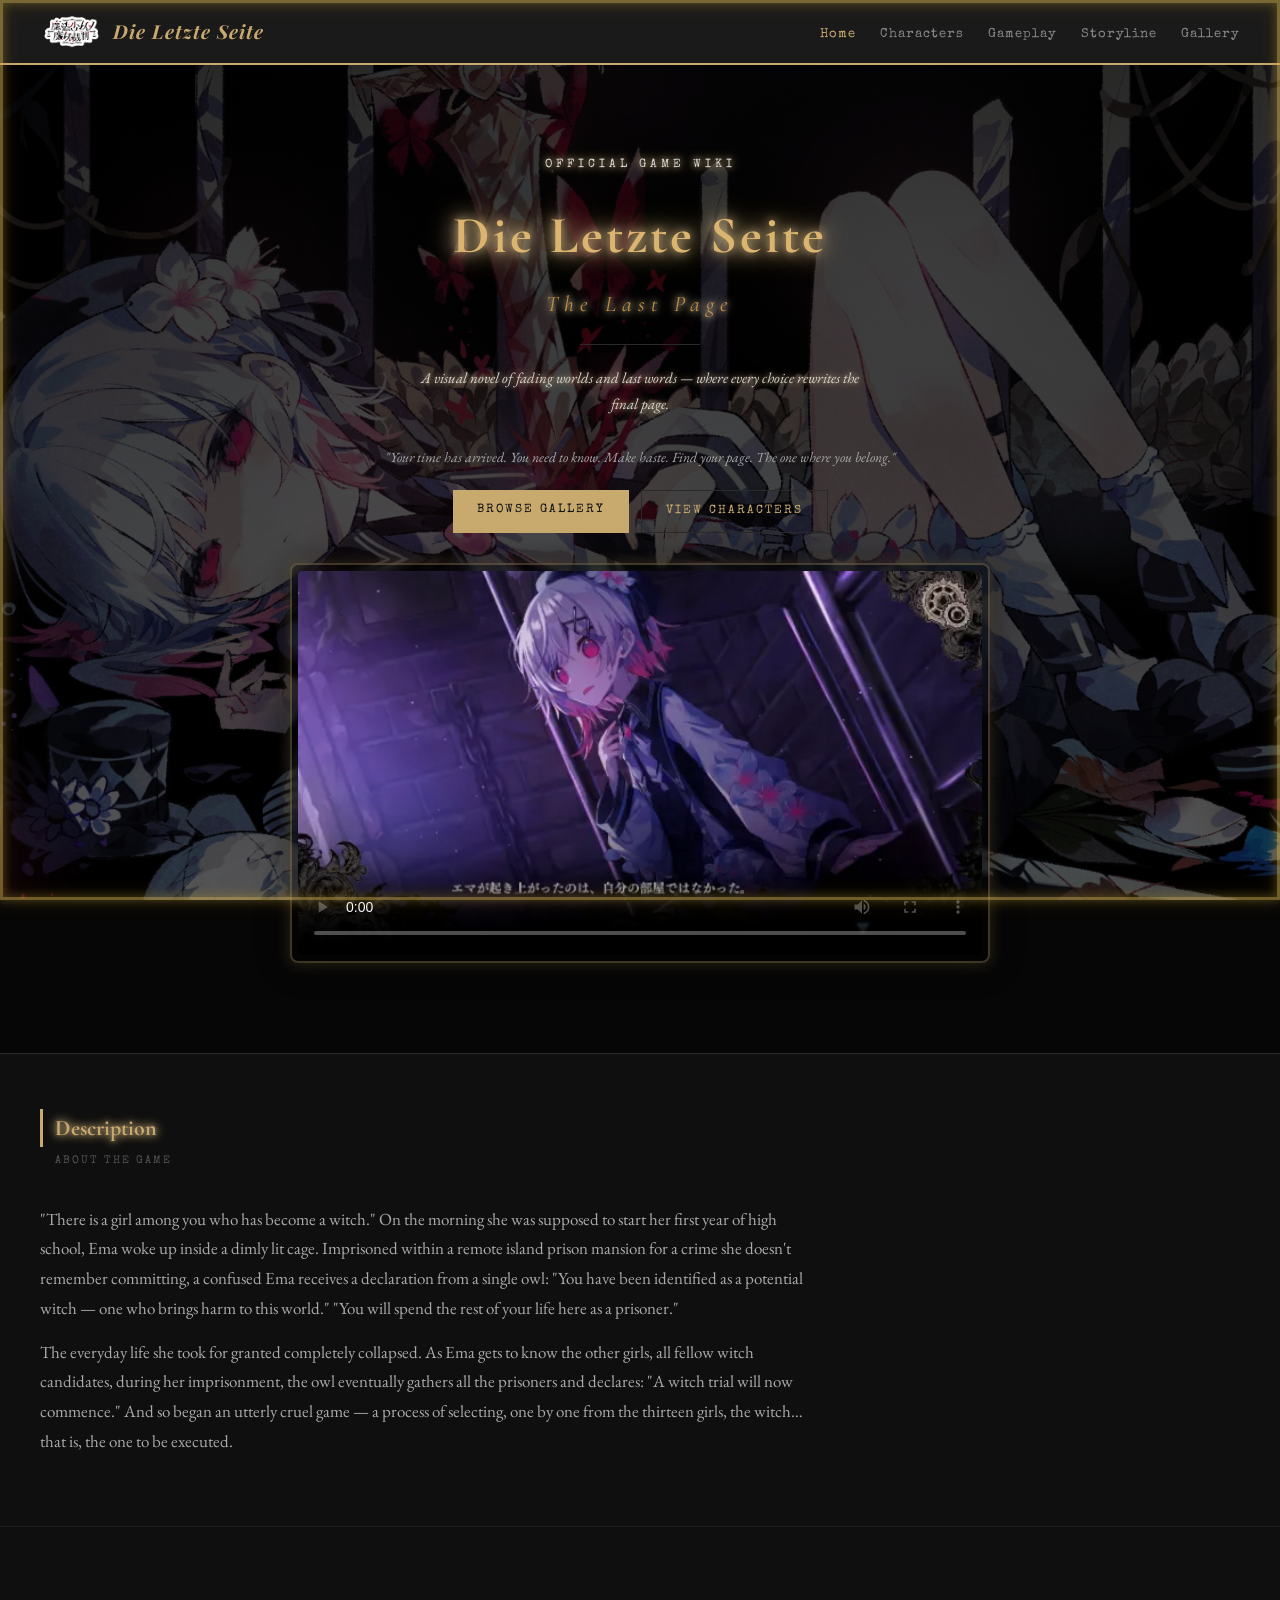
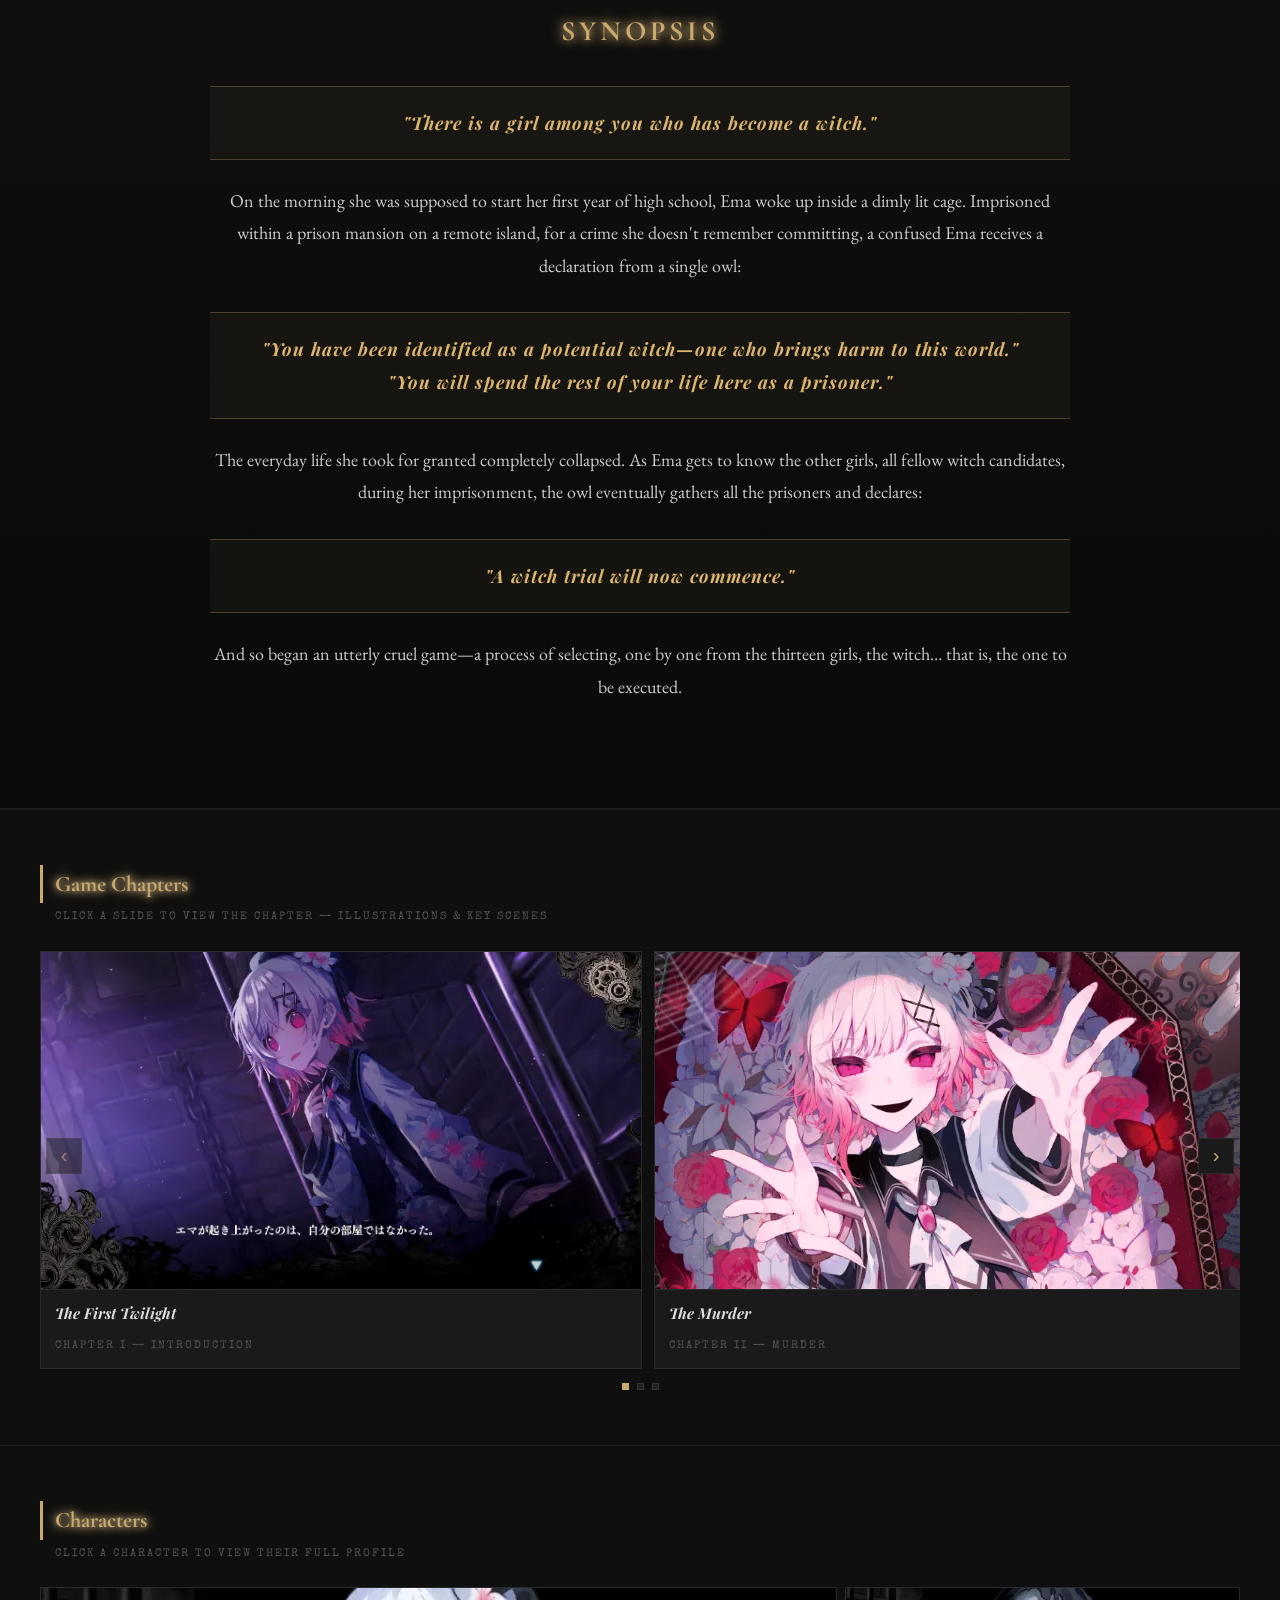
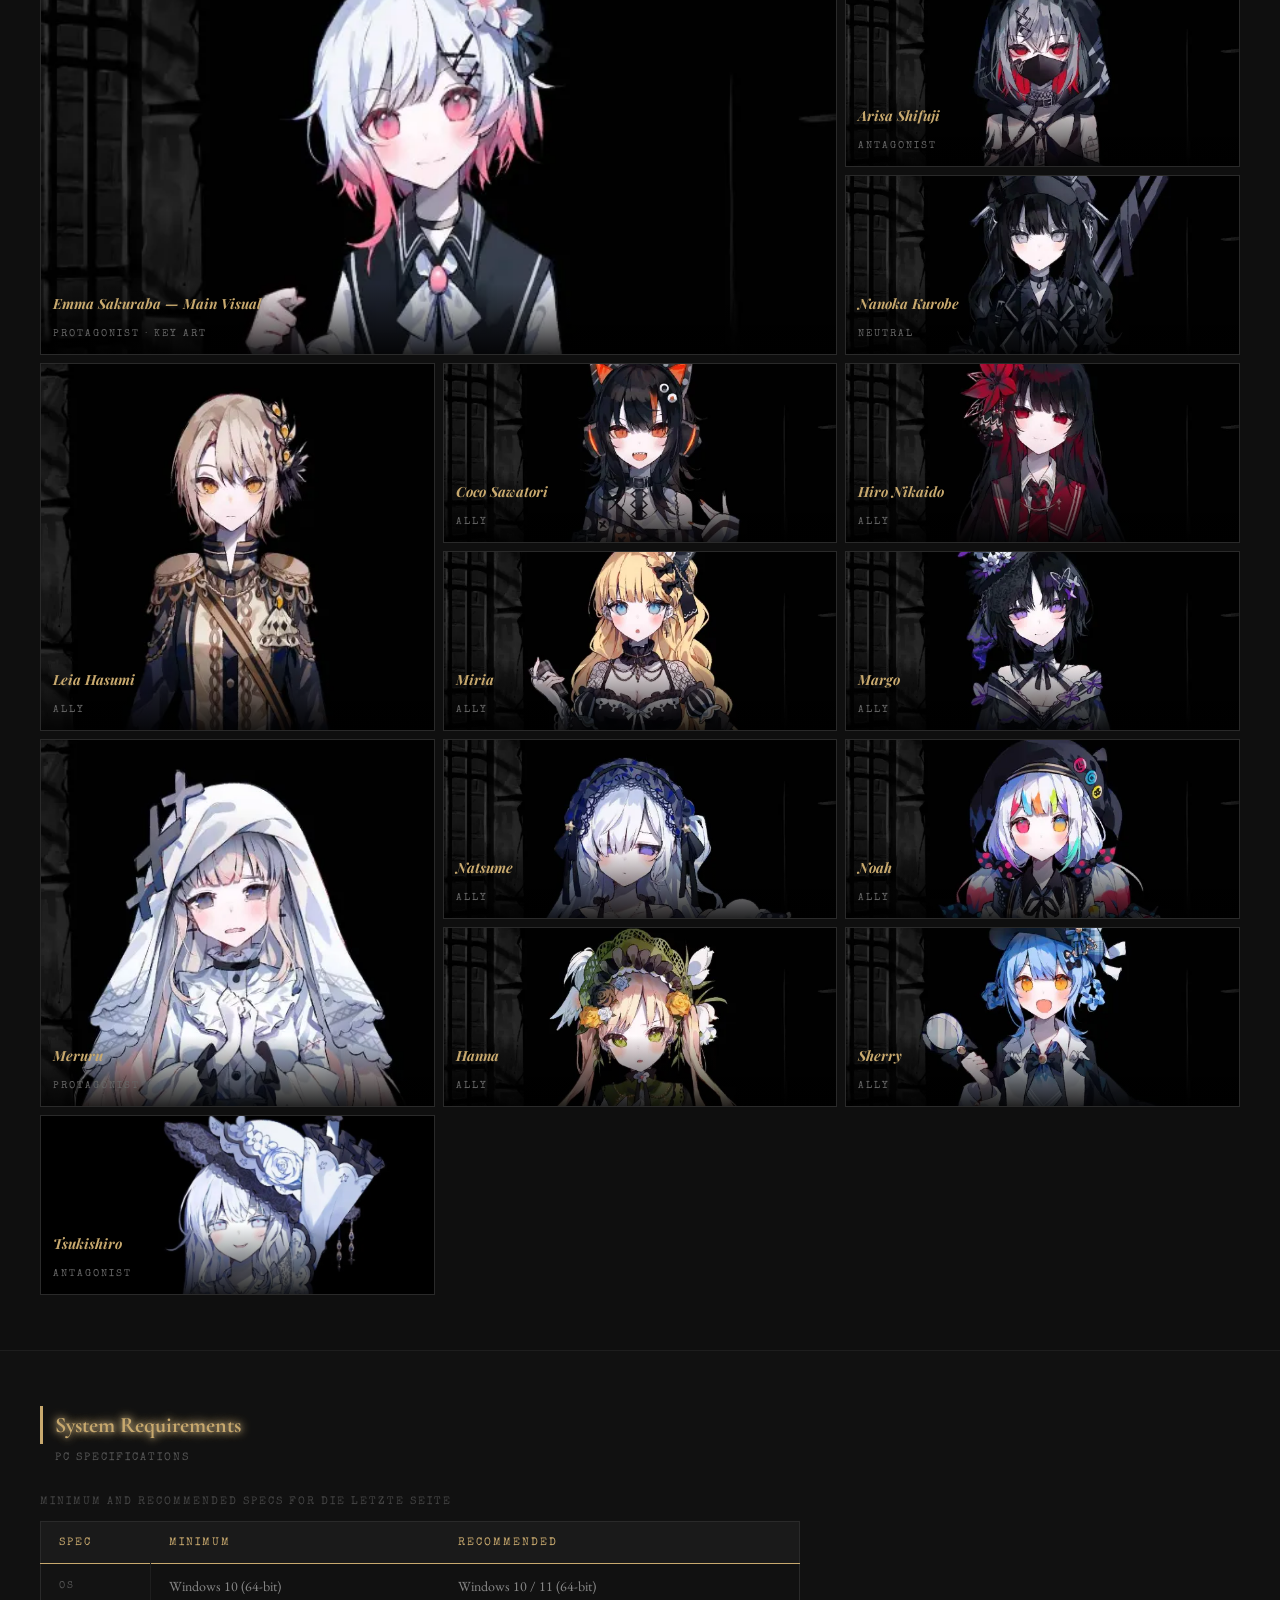
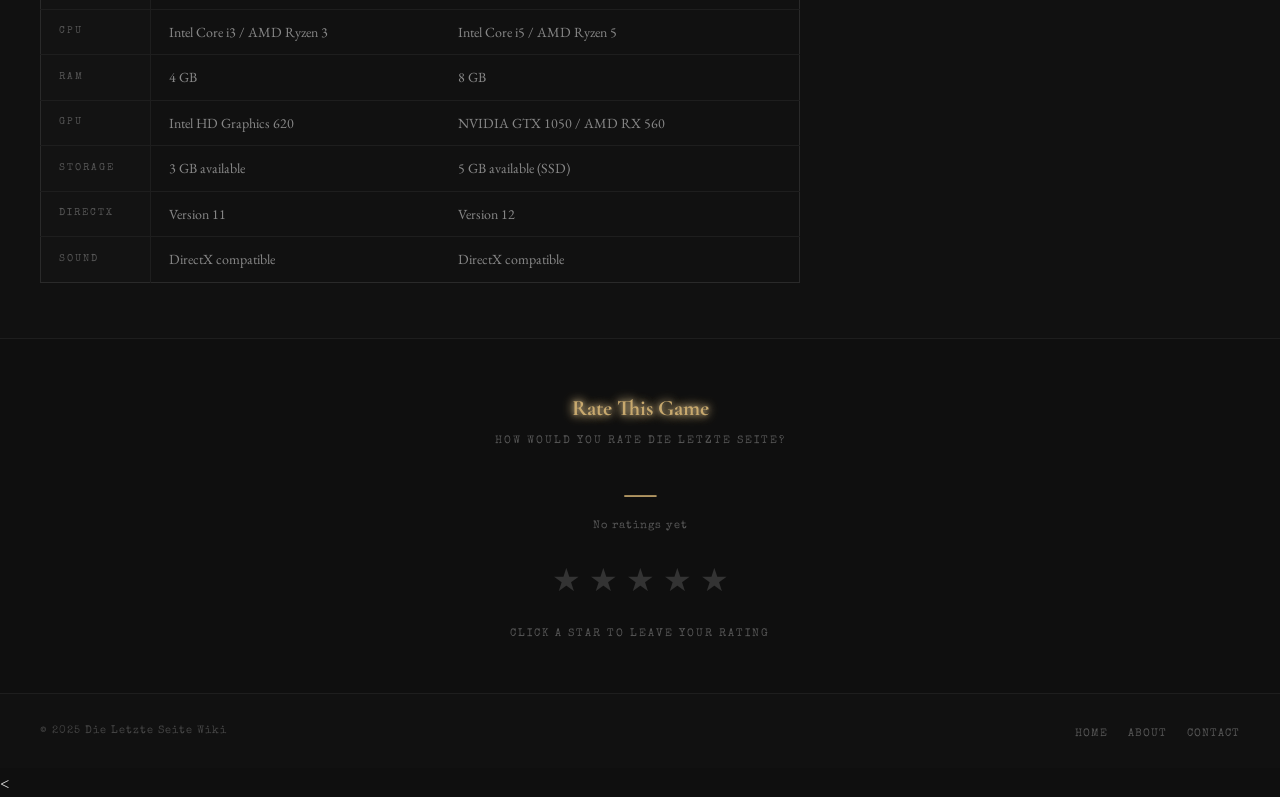
==== commit 54478f9b: "icons, carousel, back to the top button minor fixes in asset names, fixed the carousel getting stuck" ====
--- a/index.html
+++ b/index.html
@@ -15,21 +15,6 @@
   <link href="https://fonts.googleapis.com/css2?family=Playfair+Display:ital,wght@0,700;0,900;1,400&family=EB+Garamond:ital,wght@0,400;1,400&family=Special+Elite&display=swap" rel="stylesheet" />
   <link href="https://fonts.googleapis.com/css2?family=Cormorant+Garamond:wght@400;700;900&display=swap" rel="stylesheet">
   <link rel="stylesheet" href="style.css">
-  <style>
-    body::before {
-      content: '';
-      position: fixed;
-      inset: 0;
-      border: 3px solid rgba(201, 168, 76, 0.55);
-      box-shadow:
-        0 0 8px 1px rgba(201, 168, 76, 0.25),
-        0 0 18px 3px rgba(184, 134, 11, 0.15),
-        inset 0 0 8px 1px rgba(201, 168, 76, 0.25),
-        inset 0 0 18px 3px rgba(184, 134, 11, 0.15);
-      pointer-events: none;
-      z-index: 9999;
-    }
-  </style>
 </head>
 <body>
 
@@ -340,7 +325,10 @@
     <ul>
       <li><a href="index.html">Home</a></li>
       <li><a href="#">About</a></li>
-      <li><a href="/cdn-cgi/l/email-protection#fc96998699979599909e9390939a998eccc5bc9b919d9590d29f9391" target="_blank">Contact</a></li>
+      <li><a href="mailto:jezekielbolofer09@gmail.com?subject=Die%20Letzte%20Seite%20Wiki%20Inquiry" target="_blank">Contact</a></li>
     </ul>
   </footer>
-  <+  <
+  <script src="script.js"></script>
+</body>
+</html>
--- a/style.css
+++ b/style.css
@@ -1158,7 +1158,7 @@
    ========================================= */
 .back-to-top {
   position: fixed;
-  bottom: 30px;
+  bottom: 90px;
   right: 30px;
   z-index: 99;
   font-size: 20px;
@@ -1185,4 +1185,22 @@
   background-color: #c8a96e;
   color: #111;
   transform: translateY(-3px);
+}
+body::before {
+  content: '';
+  position: fixed;
+  inset: 0;
+  border: 3px solid rgba(201, 168, 76, 0.55);
+  box-shadow:
+    0 0 8px 1px rgba(201, 168, 76, 0.25),
+    0 0 18px 3px rgba(184, 134, 11, 0.15),
+    inset 0 0 8px 1px rgba(201, 168, 76, 0.25),
+    inset 0 0 18px 3px rgba(184, 134, 11, 0.15);
+  pointer-events: none;
+  z-index: 9999;
+}
+
+.bento {
+  grid-template-rows: unset;
+  grid-auto-rows: 180px;
 }
